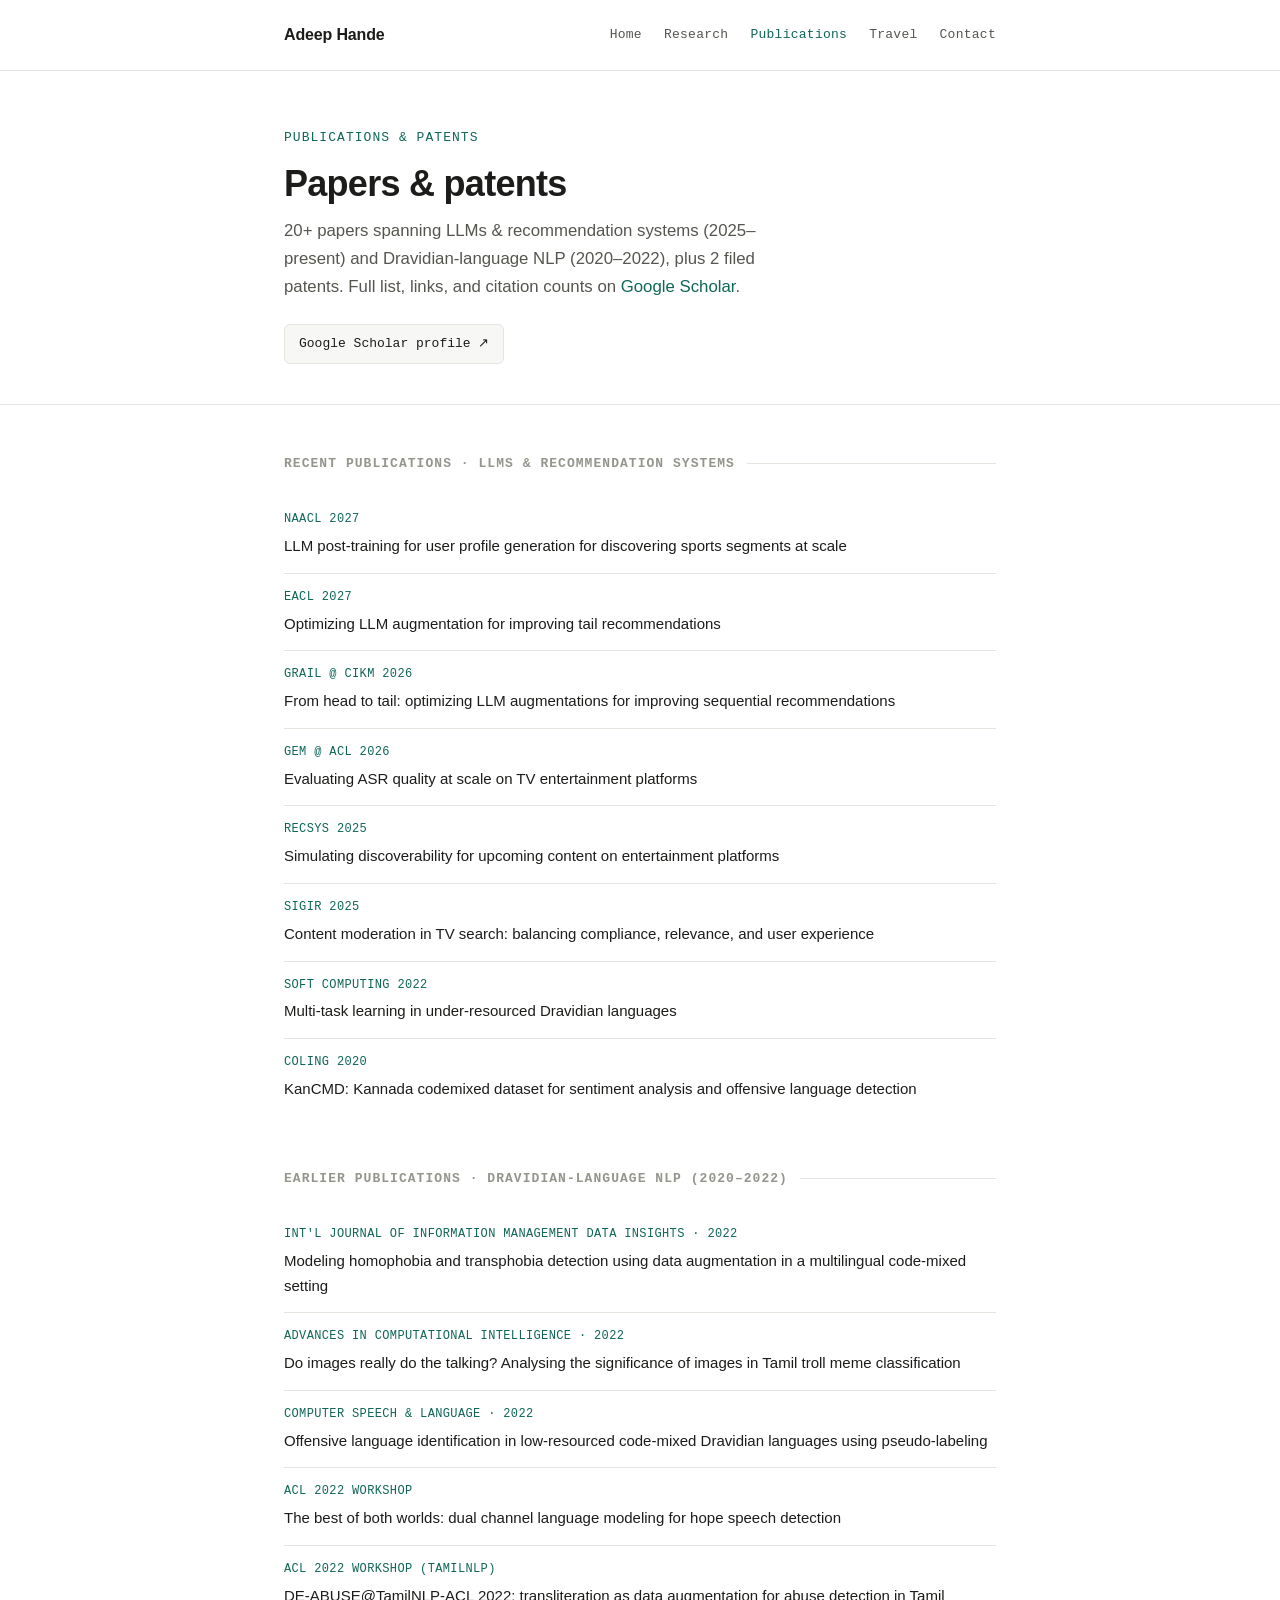
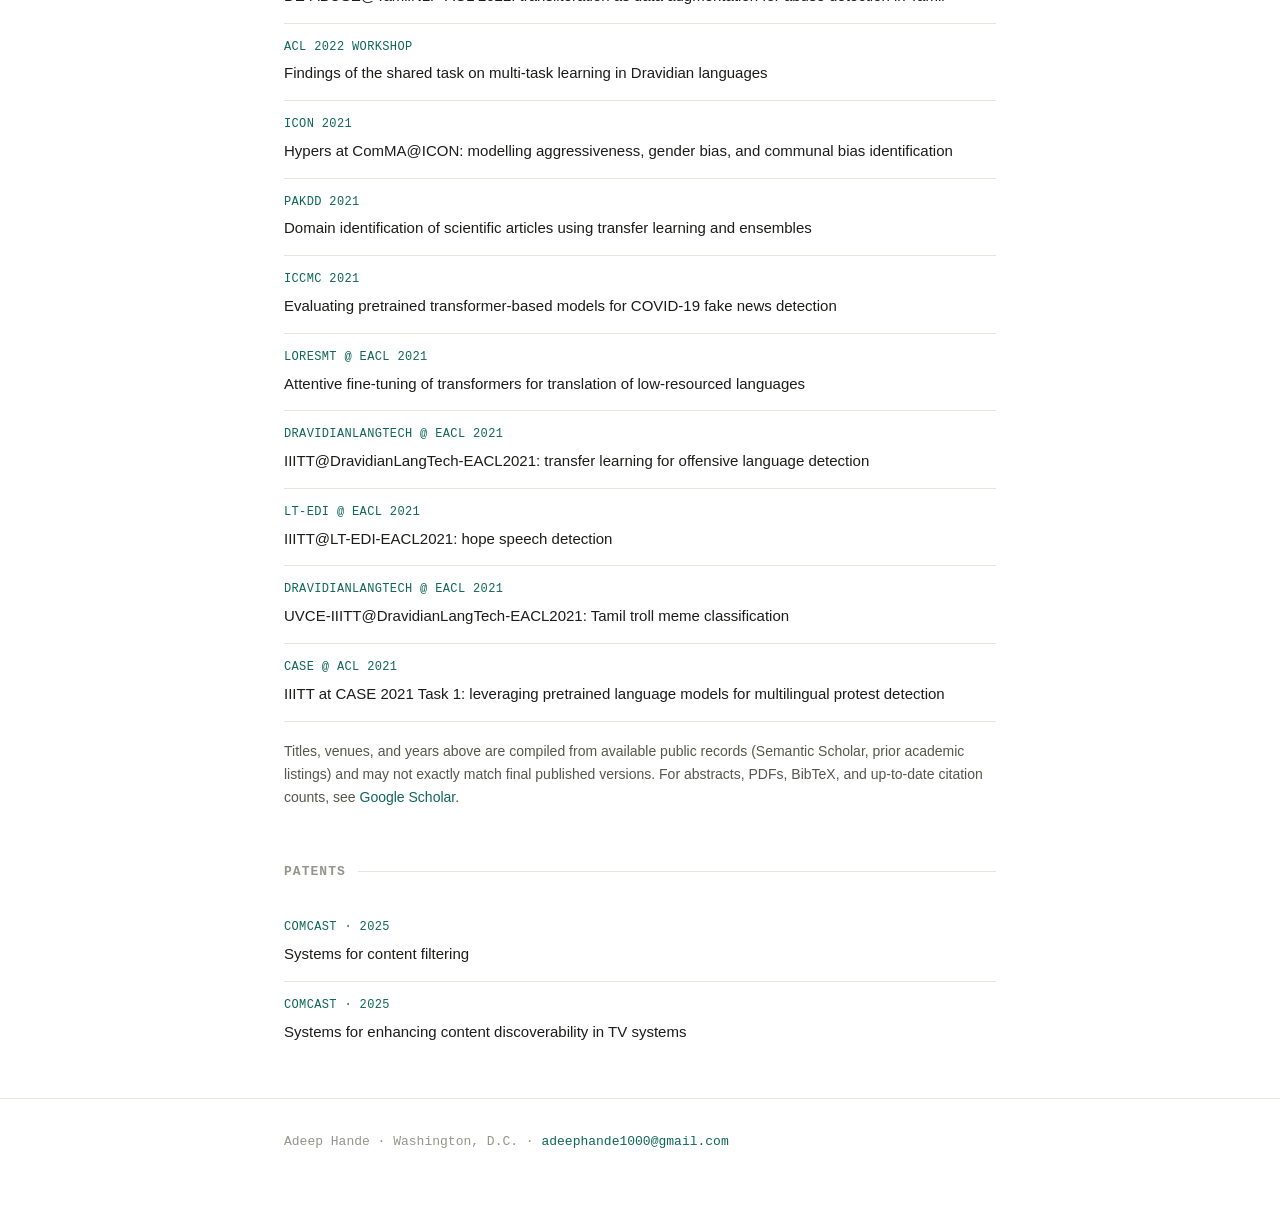
==== publications.html @ 93060b18 "update stuff" ====
<!doctype html>
<html lang="en">
<head>
<meta charset="UTF-8" />
<meta name="viewport" content="width=device-width, initial-scale=1.0" />
<title>Publications &amp; Patents — Adeep Hande</title>
<meta name="description" content="Publications and patents by Adeep Hande, spanning LLMs, recommendation systems, and NLP." />
<link rel="stylesheet" href="style.css" />
</head>
<body>

<nav class="site-nav">
  <div class="wrap">
    <a class="brand" href="index.html">Adeep Hande</a>
    <div class="nav-links">
      <a href="index.html">Home</a>
      <a href="research.html">Research</a>
      <a href="publications.html" class="active">Publications</a>
      <a href="travel.html">Travel</a>
      <a href="contact.html">Contact</a>
    </div>
  </div>
</nav>

<header class="page-head">
  <div class="wrap">
    <div class="eyebrow">Publications &amp; Patents</div>
    <h1>Papers &amp; patents</h1>
    <p class="tagline">
      20+ papers spanning LLMs &amp; recommendation systems (2025&ndash;present) and Dravidian-language NLP
      (2020&ndash;2022), plus 2 filed patents. Full list, links, and citation counts on
      <a href="https://scholar.google.com/citations?user=XvfdrGsAAAAJ&hl=en" target="_blank" rel="noopener">Google Scholar</a>.
    </p>
    <div class="links">
      <a href="https://scholar.google.com/citations?user=XvfdrGsAAAAJ&hl=en" target="_blank" rel="noopener">Google Scholar profile ↗</a>
    </div>
  </div>
</header>

<main>
  <div class="wrap">

    <section id="publications">
      <h2>Recent Publications &middot; LLMs &amp; Recommendation Systems</h2>

      <div class="pub">
        <div class="pub-venue">NAACL 2027</div>
        <div class="pub-title">LLM post-training for user profile generation for discovering sports segments at scale</div>
      </div>
      <div class="pub">
        <div class="pub-venue">EACL 2027</div>
        <div class="pub-title">Optimizing LLM augmentation for improving tail recommendations</div>
      </div>
      <div class="pub">
        <div class="pub-venue">GRAIL @ CIKM 2026</div>
        <div class="pub-title">From head to tail: optimizing LLM augmentations for improving sequential recommendations</div>
      </div>
      <div class="pub">
        <div class="pub-venue">GEM @ ACL 2026</div>
        <div class="pub-title">Evaluating ASR quality at scale on TV entertainment platforms</div>
      </div>
      <div class="pub">
        <div class="pub-venue">RecSys 2025</div>
        <div class="pub-title">Simulating discoverability for upcoming content on entertainment platforms</div>
      </div>
      <div class="pub">
        <div class="pub-venue">SIGIR 2025</div>
        <div class="pub-title">Content moderation in TV search: balancing compliance, relevance, and user experience</div>
      </div>
      <div class="pub">
        <div class="pub-venue">Soft Computing 2022</div>
        <div class="pub-title">Multi-task learning in under-resourced Dravidian languages</div>
      </div>
      <div class="pub">
        <div class="pub-venue">COLING 2020</div>
        <div class="pub-title">KanCMD: Kannada codemixed dataset for sentiment analysis and offensive language detection</div>
      </div>
    </section>

    <section id="earlier-publications">
      <h2>Earlier Publications &middot; Dravidian-Language NLP (2020&ndash;2022)</h2>

      <div class="pub">
        <div class="pub-venue">Int'l Journal of Information Management Data Insights &middot; 2022</div>
        <div class="pub-title">Modeling homophobia and transphobia detection using data augmentation in a multilingual code-mixed setting</div>
      </div>
      <div class="pub">
        <div class="pub-venue">Advances in Computational Intelligence &middot; 2022</div>
        <div class="pub-title">Do images really do the talking? Analysing the significance of images in Tamil troll meme classification</div>
      </div>
      <div class="pub">
        <div class="pub-venue">Computer Speech &amp; Language &middot; 2022</div>
        <div class="pub-title">Offensive language identification in low-resourced code-mixed Dravidian languages using pseudo-labeling</div>
      </div>
      <div class="pub">
        <div class="pub-venue">ACL 2022 Workshop</div>
        <div class="pub-title">The best of both worlds: dual channel language modeling for hope speech detection</div>
      </div>
      <div class="pub">
        <div class="pub-venue">ACL 2022 Workshop (TamilNLP)</div>
        <div class="pub-title">DE-ABUSE@TamilNLP-ACL 2022: transliteration as data augmentation for abuse detection in Tamil</div>
      </div>
      <div class="pub">
        <div class="pub-venue">ACL 2022 Workshop</div>
        <div class="pub-title">Findings of the shared task on multi-task learning in Dravidian languages</div>
      </div>
      <div class="pub">
        <div class="pub-venue">ICON 2021</div>
        <div class="pub-title">Hypers at ComMA@ICON: modelling aggressiveness, gender bias, and communal bias identification</div>
      </div>
      <div class="pub">
        <div class="pub-venue">PAKDD 2021</div>
        <div class="pub-title">Domain identification of scientific articles using transfer learning and ensembles</div>
      </div>
      <div class="pub">
        <div class="pub-venue">ICCMC 2021</div>
        <div class="pub-title">Evaluating pretrained transformer-based models for COVID-19 fake news detection</div>
      </div>
      <div class="pub">
        <div class="pub-venue">LoResMT @ EACL 2021</div>
        <div class="pub-title">Attentive fine-tuning of transformers for translation of low-resourced languages</div>
      </div>
      <div class="pub">
        <div class="pub-venue">DravidianLangTech @ EACL 2021</div>
        <div class="pub-title">IIITT@DravidianLangTech-EACL2021: transfer learning for offensive language detection</div>
      </div>
      <div class="pub">
        <div class="pub-venue">LT-EDI @ EACL 2021</div>
        <div class="pub-title">IIITT@LT-EDI-EACL2021: hope speech detection</div>
      </div>
      <div class="pub">
        <div class="pub-venue">DravidianLangTech @ EACL 2021</div>
        <div class="pub-title">UVCE-IIITT@DravidianLangTech-EACL2021: Tamil troll meme classification</div>
      </div>
      <div class="pub">
        <div class="pub-venue">CASE @ ACL 2021</div>
        <div class="pub-title">IIITT at CASE 2021 Task 1: leveraging pretrained language models for multilingual protest detection</div>
      </div>

      <p style="margin-top:18px; font-size:14px;">
        Titles, venues, and years above are compiled from available public records (Semantic Scholar, prior
        academic listings) and may not exactly match final published versions. For abstracts, PDFs, BibTeX,
        and up-to-date citation counts, see
        <a href="https://scholar.google.com/citations?user=XvfdrGsAAAAJ&hl=en" target="_blank" rel="noopener">Google Scholar</a>.
      </p>
    </section>

    <section id="patents">
      <h2>Patents</h2>
      <div class="pub">
        <div class="pub-venue">Comcast &middot; 2025</div>
        <div class="pub-title">Systems for content filtering</div>
      </div>
      <div class="pub">
        <div class="pub-venue">Comcast &middot; 2025</div>
        <div class="pub-title">Systems for enhancing content discoverability in TV systems</div>
      </div>
    </section>

  </div>
</main>

<footer>
  <div class="wrap">
    Adeep Hande &middot; Washington, D.C. &middot; <a href="mailto:adeephande1000@gmail.com">adeephande1000@gmail.com</a>
  </div>
</footer>

</body>
</html>
---- style.css ----
:root{
  --bg: #ffffff;
  --bg-soft: #f7f7f5;
  --border: #e6e4df;
  --text: #1c1c1a;
  --text-dim: #55564f;
  --text-faint: #94958c;
  --accent: #0f6659;
  --accent-soft: #e3f0ec;
  --mono: 'SF Mono', 'JetBrains Mono', 'Fira Code', Consolas, monospace;
  --sans: -apple-system, BlinkMacSystemFont, 'Inter', 'Segoe UI', Roboto, Helvetica, Arial, sans-serif;
  --maxw: 760px;
}
*{box-sizing:border-box;}
html{scroll-behavior:smooth;}
body{
  margin:0;
  background:var(--bg);
  color:var(--text);
  font-family:var(--sans);
  font-size:16px;
  line-height:1.65;
  -webkit-font-smoothing:antialiased;
}
a{color:var(--accent); text-decoration:none;}
a:hover{text-decoration:underline;}
.wrap{max-width:var(--maxw); margin:0 auto; padding:0 24px;}

/* ---- nav ---- */
nav.site-nav{
  border-bottom:1px solid var(--border);
  padding:22px 0;
}
nav.site-nav .wrap{
  display:flex;
  justify-content:space-between;
  align-items:center;
  flex-wrap:wrap;
  gap:14px;
}
.brand{
  font-weight:700;
  font-size:1rem;
  color:var(--text);
  letter-spacing:-0.01em;
}
.brand:hover{ text-decoration:none; }
.nav-links{
  display:flex;
  gap:22px;
  flex-wrap:wrap;
}
.nav-links a{
  font-family:var(--mono);
  font-size:13px;
  color:var(--text-dim);
  letter-spacing:.02em;
}
.nav-links a:hover{ color:var(--accent); text-decoration:none; }
.nav-links a.active{ color:var(--accent); }

/* ---- page header ---- */
header.page-head{
  padding: 56px 0 40px;
  border-bottom:1px solid var(--border);
}
.eyebrow{
  font-family:var(--mono);
  font-size:13px;
  color:var(--accent);
  letter-spacing:.08em;
  text-transform:uppercase;
  margin-bottom:14px;
}
h1{
  font-size:2.25rem;
  line-height:1.18;
  margin:0 0 12px;
  font-weight:700;
  letter-spacing:-0.02em;
}
.tagline{
  color:var(--text-dim);
  font-size:1.05rem;
  max-width:56ch;
  margin:0;
}
.links{
  display:flex;
  flex-wrap:wrap;
  gap:10px;
  margin-top:24px;
}
.links a{
  font-family:var(--mono);
  font-size:13px;
  color:var(--text);
  border:1px solid var(--border);
  background:var(--bg-soft);
  padding:8px 14px;
  border-radius:6px;
  transition:border-color .15s ease, color .15s ease, background .15s ease;
}
.links a:hover{
  border-color:var(--accent);
  color:var(--accent);
  background:var(--accent-soft);
  text-decoration:none;
}

main{padding: 48px 0 40px;}
section{margin-bottom:52px;}
section:last-child{margin-bottom:0;}

h2{
  font-family:var(--mono);
  font-size:13px;
  letter-spacing:.08em;
  text-transform:uppercase;
  color:var(--text-faint);
  margin:0 0 22px;
  display:flex;
  align-items:center;
  gap:12px;
}
h2::after{
  content:"";
  flex:1;
  height:1px;
  background:var(--border);
}

p{color:var(--text-dim); margin:0 0 14px;}

.entry{
  margin-bottom:26px;
  padding-bottom:26px;
  border-bottom:1px solid var(--border);
}
.entry:last-child{border-bottom:none; margin-bottom:0; padding-bottom:0;}
.entry-head{
  display:flex;
  justify-content:space-between;
  align-items:baseline;
  gap:16px;
  flex-wrap:wrap;
  margin-bottom:4px;
}
.entry-title{
  font-weight:600;
  color:var(--text);
  font-size:1.02rem;
}
.entry-meta{
  font-family:var(--mono);
  font-size:12.5px;
  color:var(--text-faint);
  white-space:nowrap;
}
.entry-sub{
  color:var(--text-faint);
  font-size:14px;
  margin-bottom:10px;
}
ul.bullets{
  margin:8px 0 0;
  padding-left:18px;
}
ul.bullets li{
  color:var(--text-dim);
  margin-bottom:8px;
  font-size:14.5px;
}
ul.bullets li::marker{ color: var(--accent); }

.pub{
  padding:14px 0;
  border-bottom:1px solid var(--border);
}
.pub:last-child{border-bottom:none;}
.pub-venue{
  font-family:var(--mono);
  font-size:12px;
  color:var(--accent);
  letter-spacing:.03em;
  text-transform:uppercase;
  margin-bottom:4px;
}
.pub-title{
  color:var(--text);
  font-size:15px;
}
.pub-title a{ color: var(--text); border-bottom: 1px dotted var(--text-faint); }
.pub-title a:hover{ color: var(--accent); border-color: var(--accent); text-decoration:none; }

.tags{
  display:flex;
  flex-wrap:wrap;
  gap:8px;
}
.tags .group{
  margin-bottom:16px;
  width:100%;
}
.tags .group-label{
  font-family:var(--mono);
  font-size:12px;
  color:var(--text-faint);
  margin-bottom:8px;
}
.chip{
  display:inline-block;
  font-size:13px;
  color:var(--text-dim);
  background:var(--bg-soft);
  border:1px solid var(--border);
  padding:5px 11px;
  border-radius:999px;
  margin:0 6px 6px 0;
}

.edu-row{
  display:flex;
  justify-content:space-between;
  gap:16px;
  flex-wrap:wrap;
  padding:12px 0;
  border-bottom:1px solid var(--border);
}
.edu-row:last-child{border-bottom:none;}
.edu-school{color:var(--text); font-weight:600; font-size:15px;}
.edu-degree{color:var(--text-dim); font-size:14px;}
.edu-date{font-family:var(--mono); font-size:12.5px; color:var(--text-faint); white-space:nowrap;}

/* ---- landing page specific ---- */
.hero{
  padding: 80px 0 56px;
  border-bottom:1px solid var(--border);
}
.hero h1{ font-size:2.5rem; }
.card-grid{
  display:grid;
  grid-template-columns: repeat(2, 1fr);
  gap:16px;
}
.card{
  border:1px solid var(--border);
  border-radius:10px;
  padding:22px;
  transition:border-color .15s ease, transform .15s ease;
  display:block;
}
.card:hover{
  border-color:var(--accent);
  text-decoration:none;
  transform:translateY(-2px);
}
.card-title{
  font-weight:600;
  color:var(--text);
  font-size:1.02rem;
  margin-bottom:6px;
}
.card-desc{
  color:var(--text-faint);
  font-size:13.5px;
  line-height:1.5;
}

/* ---- travel page specific ---- */
.place-chips{
  display:flex;
  flex-wrap:wrap;
  gap:10px;
  margin-top:8px;
}
.place-chip{
  font-size:14px;
  color:var(--text);
  background:var(--bg-soft);
  border:1px solid var(--border);
  padding:8px 16px;
  border-radius:999px;
}

/* ---- contact page specific ---- */
.contact-grid{
  display:flex;
  flex-direction:column;
  gap:0;
}
.contact-row{
  display:flex;
  justify-content:space-between;
  align-items:center;
  padding:16px 0;
  border-bottom:1px solid var(--border);
}
.contact-row:last-child{ border-bottom:none; }
.contact-label{
  font-family:var(--mono);
  font-size:13px;
  color:var(--text-faint);
  text-transform:uppercase;
  letter-spacing:.05em;
}
.contact-value{
  font-size:15px;
  color:var(--text);
}

footer{
  border-top:1px solid var(--border);
  padding:32px 0 64px;
  color:var(--text-faint);
  font-size:13px;
  font-family:var(--mono);
}

@media (max-width: 600px){
  header.page-head, .hero{padding:40px 0 32px;}
  h1{font-size:1.85rem;}
  .hero h1{ font-size:2rem; }
  .entry-head{flex-direction:column; gap:2px;}
  .card-grid{ grid-template-columns: 1fr; }
  .contact-row{ flex-direction:column; align-items:flex-start; gap:4px; }
}
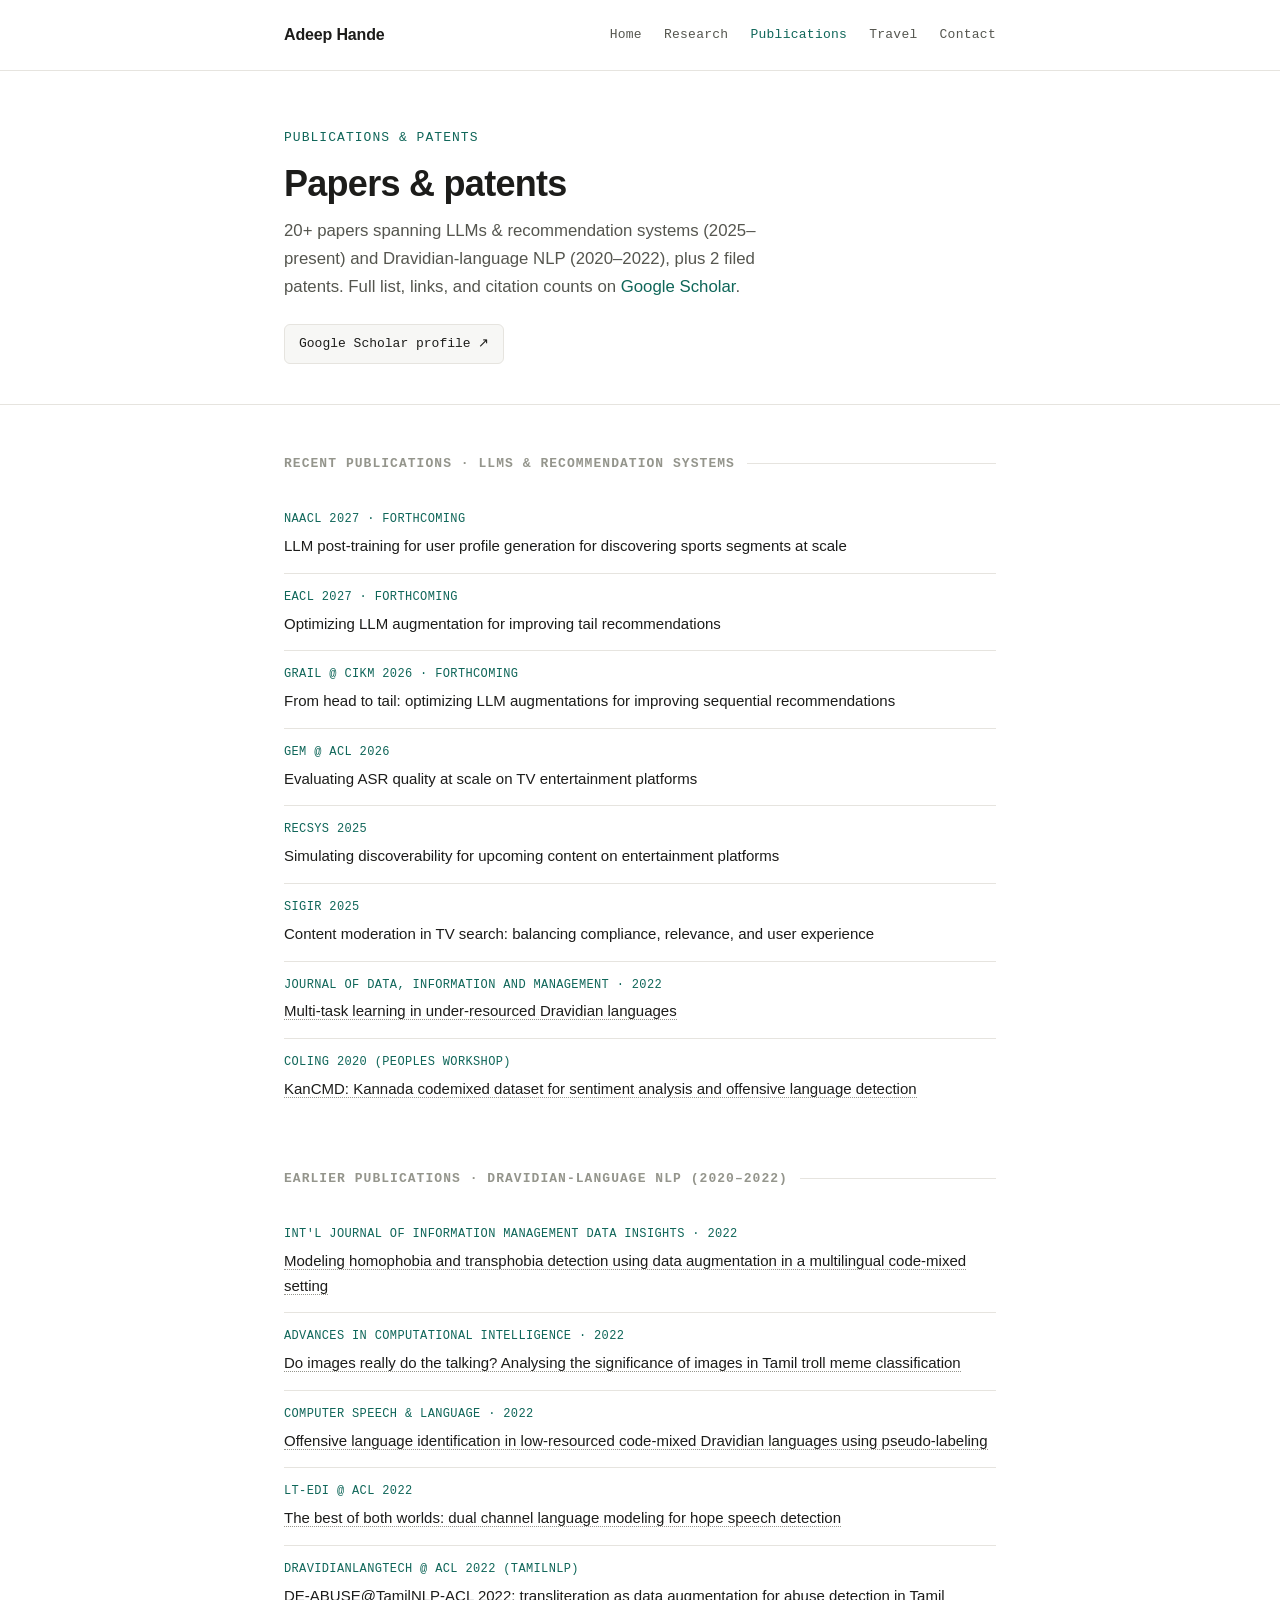
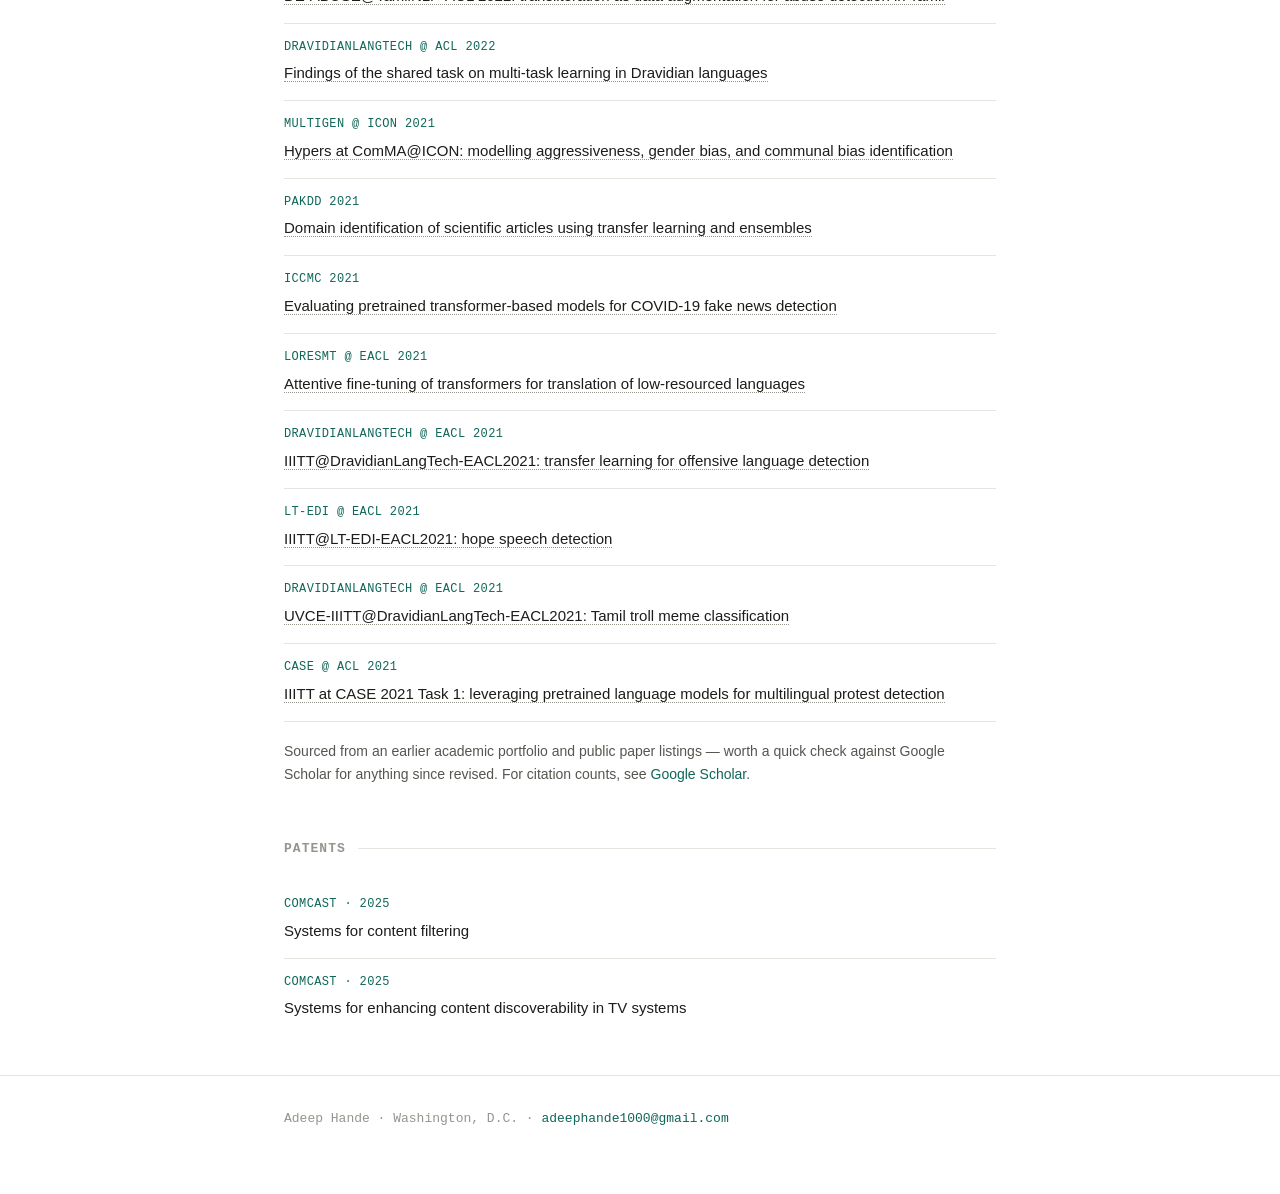
==== commit 717e83fc: "update papers" ====
--- a/publications.html
+++ b/publications.html
@@ -44,15 +44,15 @@
       <h2>Recent Publications &middot; LLMs &amp; Recommendation Systems</h2>
 
       <div class="pub">
-        <div class="pub-venue">NAACL 2027</div>
+        <div class="pub-venue">NAACL 2027 &middot; forthcoming</div>
         <div class="pub-title">LLM post-training for user profile generation for discovering sports segments at scale</div>
       </div>
       <div class="pub">
-        <div class="pub-venue">EACL 2027</div>
+        <div class="pub-venue">EACL 2027 &middot; forthcoming</div>
         <div class="pub-title">Optimizing LLM augmentation for improving tail recommendations</div>
       </div>
       <div class="pub">
-        <div class="pub-venue">GRAIL @ CIKM 2026</div>
+        <div class="pub-venue">GRAIL @ CIKM 2026 &middot; forthcoming</div>
         <div class="pub-title">From head to tail: optimizing LLM augmentations for improving sequential recommendations</div>
       </div>
       <div class="pub">
@@ -68,12 +68,12 @@
         <div class="pub-title">Content moderation in TV search: balancing compliance, relevance, and user experience</div>
       </div>
       <div class="pub">
-        <div class="pub-venue">Soft Computing 2022</div>
-        <div class="pub-title">Multi-task learning in under-resourced Dravidian languages</div>
+        <div class="pub-venue">Journal of Data, Information and Management &middot; 2022</div>
+        <div class="pub-title"><a href="https://doi.org/10.1007/s42488-022-00070-w" target="_blank" rel="noopener">Multi-task learning in under-resourced Dravidian languages</a></div>
       </div>
       <div class="pub">
-        <div class="pub-venue">COLING 2020</div>
-        <div class="pub-title">KanCMD: Kannada codemixed dataset for sentiment analysis and offensive language detection</div>
+        <div class="pub-venue">COLING 2020 (PEOPLES Workshop)</div>
+        <div class="pub-title"><a href="https://aclanthology.org/2020.peoples-1.6/" target="_blank" rel="noopener">KanCMD: Kannada codemixed dataset for sentiment analysis and offensive language detection</a></div>
       </div>
     </section>
 
@@ -82,65 +82,64 @@
 
       <div class="pub">
         <div class="pub-venue">Int'l Journal of Information Management Data Insights &middot; 2022</div>
-        <div class="pub-title">Modeling homophobia and transphobia detection using data augmentation in a multilingual code-mixed setting</div>
+        <div class="pub-title"><a href="https://adeeph.github.io/pdf/JJEMEI.pdf" target="_blank" rel="noopener">Modeling homophobia and transphobia detection using data augmentation in a multilingual code-mixed setting</a></div>
       </div>
       <div class="pub">
         <div class="pub-venue">Advances in Computational Intelligence &middot; 2022</div>
-        <div class="pub-title">Do images really do the talking? Analysing the significance of images in Tamil troll meme classification</div>
+        <div class="pub-title"><a href="https://adeeph.github.io/pdf/meme_ACI%20(1).pdf" target="_blank" rel="noopener">Do images really do the talking? Analysing the significance of images in Tamil troll meme classification</a></div>
       </div>
       <div class="pub">
         <div class="pub-venue">Computer Speech &amp; Language &middot; 2022</div>
-        <div class="pub-title">Offensive language identification in low-resourced code-mixed Dravidian languages using pseudo-labeling</div>
+        <div class="pub-title"><a href="https://adeeph.github.io/pdf/offensive_extension.pdf" target="_blank" rel="noopener">Offensive language identification in low-resourced code-mixed Dravidian languages using pseudo-labeling</a></div>
       </div>
       <div class="pub">
-        <div class="pub-venue">ACL 2022 Workshop</div>
-        <div class="pub-title">The best of both worlds: dual channel language modeling for hope speech detection</div>
+        <div class="pub-venue">LT-EDI @ ACL 2022</div>
+        <div class="pub-title"><a href="https://adeeph.github.io/pdf/2022.dravidianlangtech-1.5.pdf" target="_blank" rel="noopener">The best of both worlds: dual channel language modeling for hope speech detection</a></div>
       </div>
       <div class="pub">
-        <div class="pub-venue">ACL 2022 Workshop (TamilNLP)</div>
-        <div class="pub-title">DE-ABUSE@TamilNLP-ACL 2022: transliteration as data augmentation for abuse detection in Tamil</div>
+        <div class="pub-venue">DravidianLangTech @ ACL 2022 (TamilNLP)</div>
+        <div class="pub-title"><a href="https://adeeph.github.io/pdf/2022.ltedi-1.14.pdf" target="_blank" rel="noopener">DE-ABUSE@TamilNLP-ACL 2022: transliteration as data augmentation for abuse detection in Tamil</a></div>
       </div>
       <div class="pub">
-        <div class="pub-venue">ACL 2022 Workshop</div>
-        <div class="pub-title">Findings of the shared task on multi-task learning in Dravidian languages</div>
+        <div class="pub-venue">DravidianLangTech @ ACL 2022</div>
+        <div class="pub-title"><a href="https://adeeph.github.io/pdf/2022.dravidianlangtech-1.43.pdf" target="_blank" rel="noopener">Findings of the shared task on multi-task learning in Dravidian languages</a></div>
       </div>
       <div class="pub">
-        <div class="pub-venue">ICON 2021</div>
-        <div class="pub-title">Hypers at ComMA@ICON: modelling aggressiveness, gender bias, and communal bias identification</div>
+        <div class="pub-venue">Multigen @ ICON 2021</div>
+        <div class="pub-title"><a href="https://adeeph.github.io/pdf/2112.15417v2.pdf" target="_blank" rel="noopener">Hypers at ComMA@ICON: modelling aggressiveness, gender bias, and communal bias identification</a></div>
       </div>
       <div class="pub">
         <div class="pub-venue">PAKDD 2021</div>
-        <div class="pub-title">Domain identification of scientific articles using transfer learning and ensembles</div>
+        <div class="pub-title"><a href="https://link.springer.com/chapter/10.1007/978-3-030-75015-2_9" target="_blank" rel="noopener">Domain identification of scientific articles using transfer learning and ensembles</a></div>
       </div>
       <div class="pub">
         <div class="pub-venue">ICCMC 2021</div>
-        <div class="pub-title">Evaluating pretrained transformer-based models for COVID-19 fake news detection</div>
+        <div class="pub-title"><a href="https://ieeexplore.ieee.org/document/9418446" target="_blank" rel="noopener">Evaluating pretrained transformer-based models for COVID-19 fake news detection</a></div>
       </div>
       <div class="pub">
         <div class="pub-venue">LoResMT @ EACL 2021</div>
-        <div class="pub-title">Attentive fine-tuning of transformers for translation of low-resourced languages</div>
+        <div class="pub-title"><a href="https://arxiv.org/abs/2108.08556" target="_blank" rel="noopener">Attentive fine-tuning of transformers for translation of low-resourced languages</a></div>
       </div>
       <div class="pub">
         <div class="pub-venue">DravidianLangTech @ EACL 2021</div>
-        <div class="pub-title">IIITT@DravidianLangTech-EACL2021: transfer learning for offensive language detection</div>
+        <div class="pub-title"><a href="https://aclanthology.org/2021.dravidianlangtech-1.25/" target="_blank" rel="noopener">IIITT@DravidianLangTech-EACL2021: transfer learning for offensive language detection</a></div>
       </div>
       <div class="pub">
         <div class="pub-venue">LT-EDI @ EACL 2021</div>
-        <div class="pub-title">IIITT@LT-EDI-EACL2021: hope speech detection</div>
+        <div class="pub-title"><a href="https://aclanthology.org/2021.ltedi-1.13/" target="_blank" rel="noopener">IIITT@LT-EDI-EACL2021: hope speech detection</a></div>
       </div>
       <div class="pub">
         <div class="pub-venue">DravidianLangTech @ EACL 2021</div>
-        <div class="pub-title">UVCE-IIITT@DravidianLangTech-EACL2021: Tamil troll meme classification</div>
+        <div class="pub-title"><a href="https://aclanthology.org/2021.dravidianlangtech-1.24/" target="_blank" rel="noopener">UVCE-IIITT@DravidianLangTech-EACL2021: Tamil troll meme classification</a></div>
       </div>
       <div class="pub">
         <div class="pub-venue">CASE @ ACL 2021</div>
-        <div class="pub-title">IIITT at CASE 2021 Task 1: leveraging pretrained language models for multilingual protest detection</div>
+        <div class="pub-title"><a href="https://aclanthology.org/2021.case-1.13" target="_blank" rel="noopener">IIITT at CASE 2021 Task 1: leveraging pretrained language models for multilingual protest detection</a></div>
       </div>
 
       <p style="margin-top:18px; font-size:14px;">
-        Titles, venues, and years above are compiled from available public records (Semantic Scholar, prior
-        academic listings) and may not exactly match final published versions. For abstracts, PDFs, BibTeX,
-        and up-to-date citation counts, see
+        Sourced from an earlier academic portfolio and public paper listings — worth a quick check against
+        Google Scholar for anything since revised. For citation counts, see
         <a href="https://scholar.google.com/citations?user=XvfdrGsAAAAJ&hl=en" target="_blank" rel="noopener">Google Scholar</a>.
       </p>
     </section>
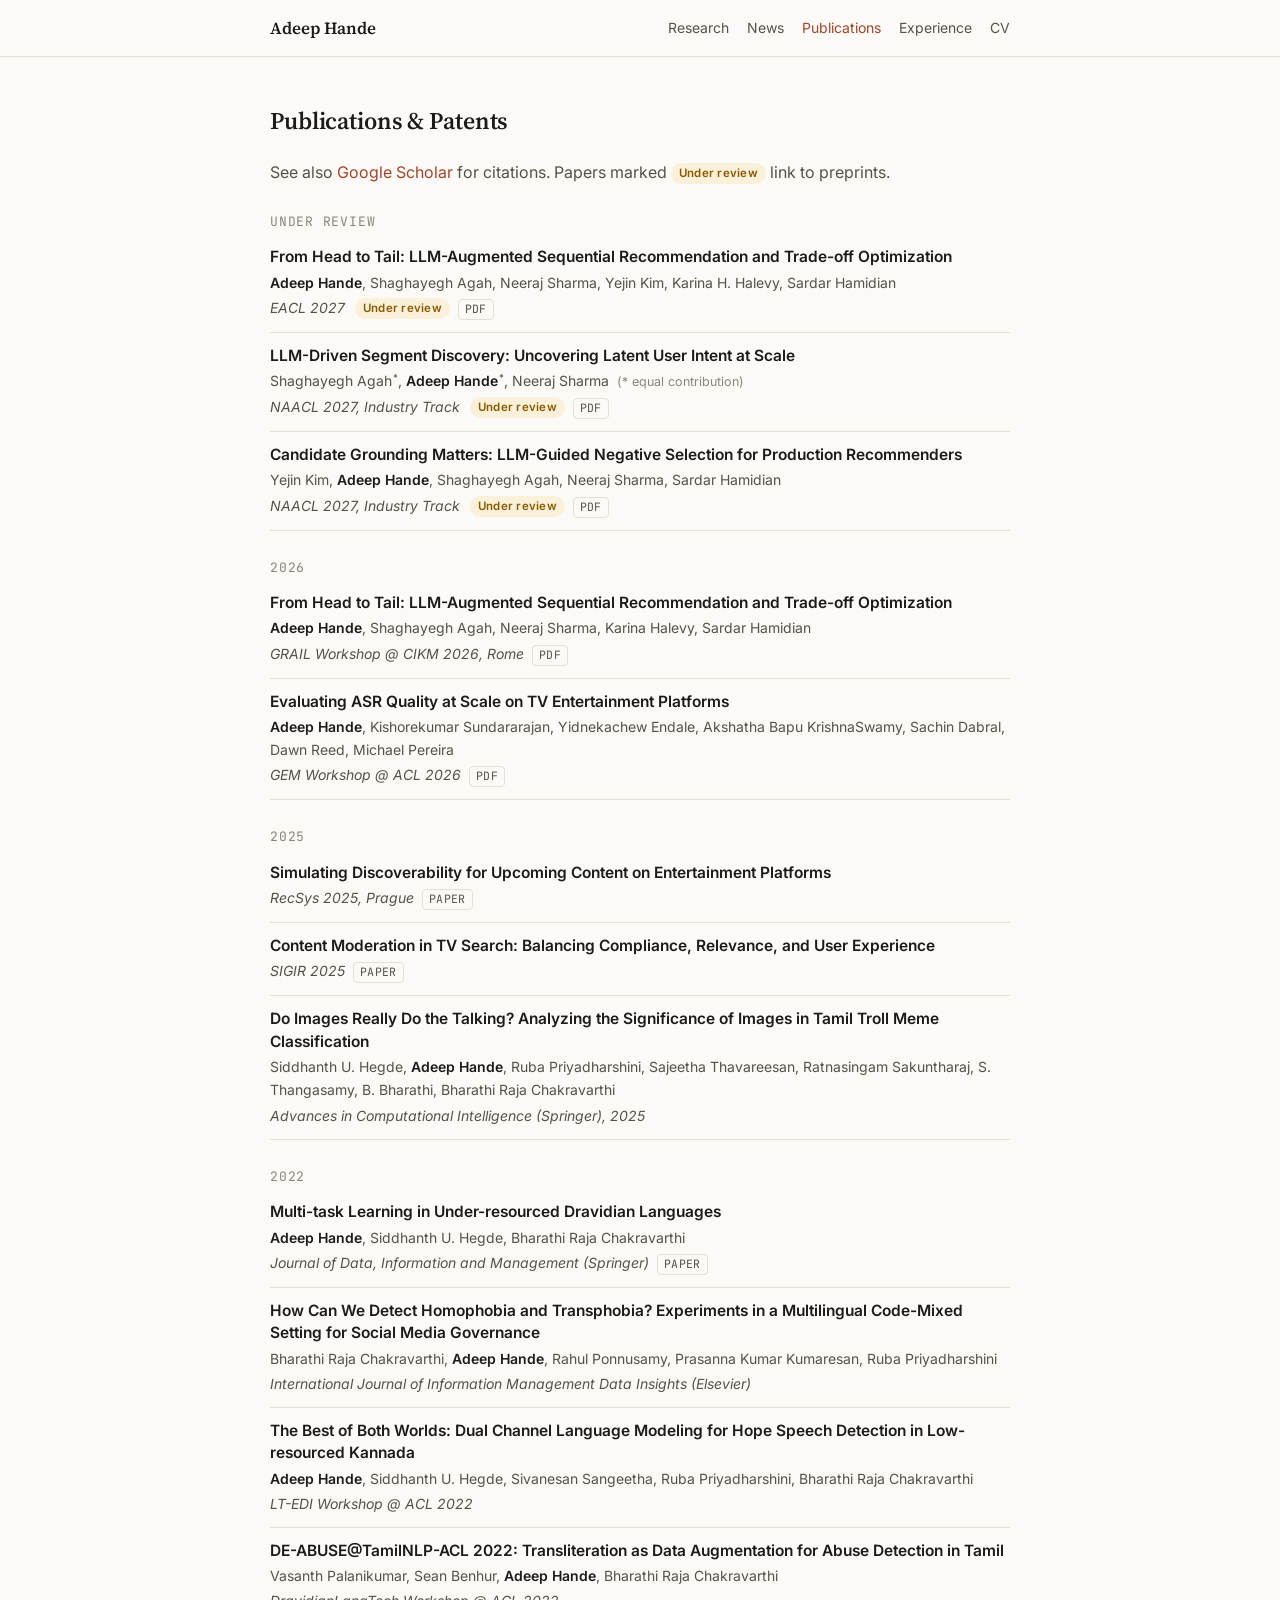
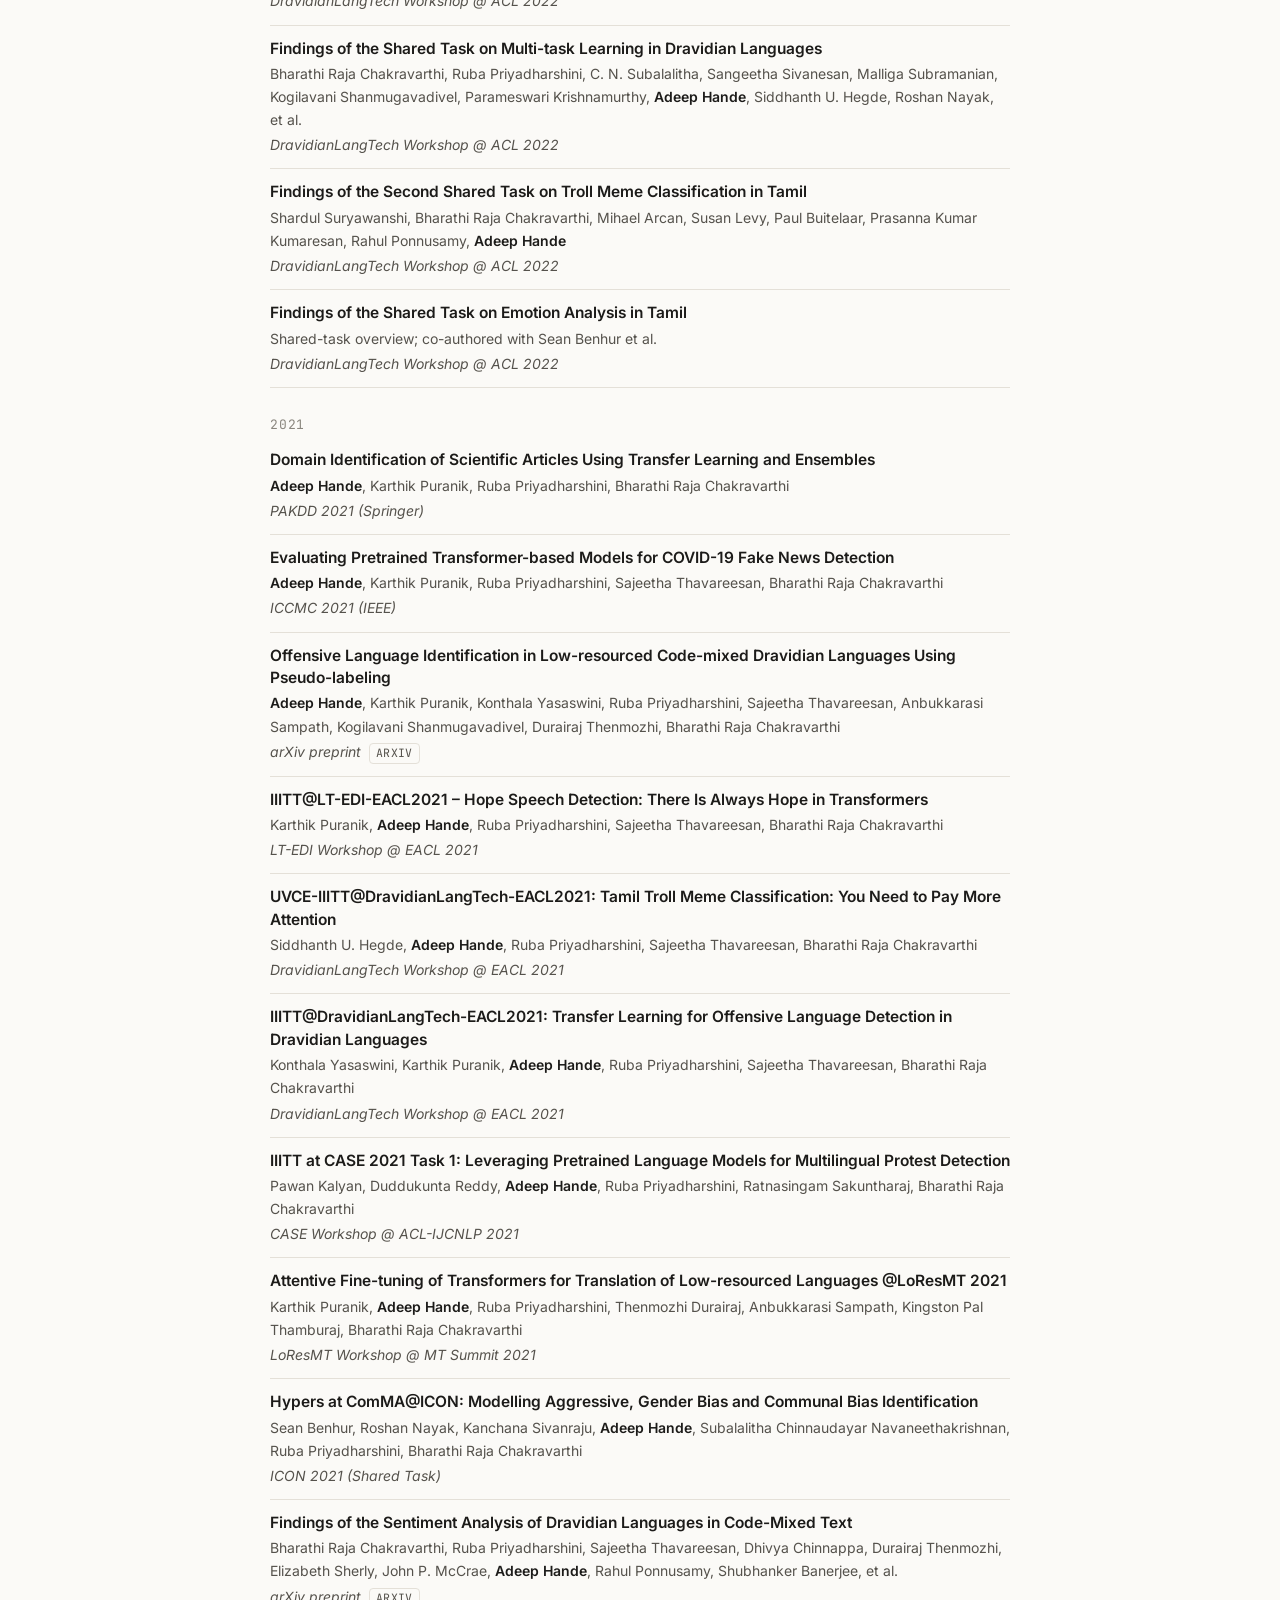
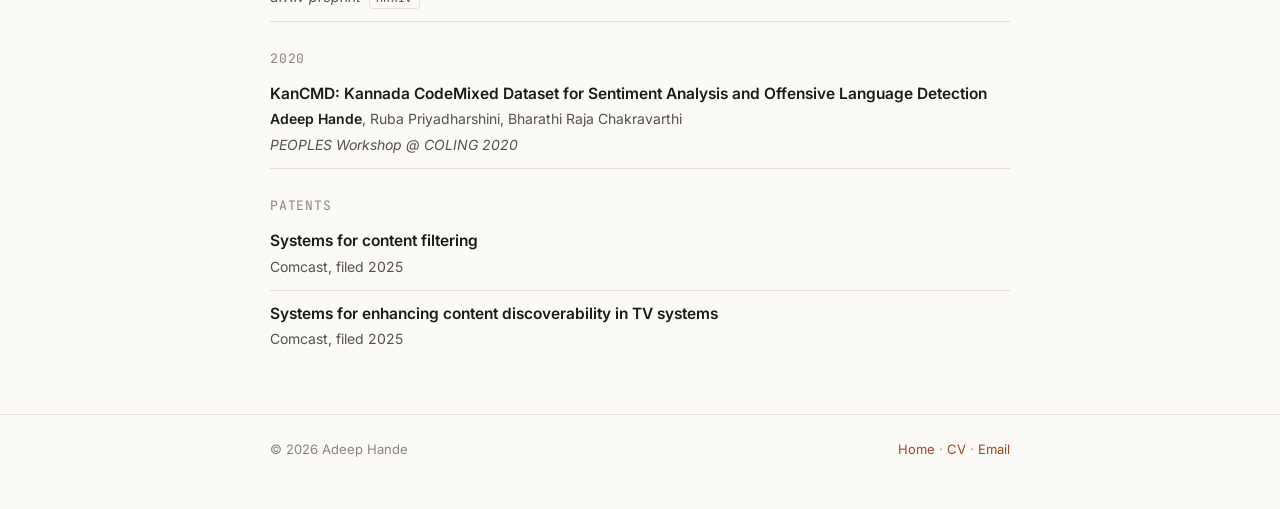
==== commit be9ac2fc: "Redesign site: new homepage, publications page, CV, and preprints - Rebuild homepage with research s" ====
--- a/publications.html
+++ b/publications.html
@@ -3,167 +3,204 @@
 <head>
 <meta charset="UTF-8" />
 <meta name="viewport" content="width=device-width, initial-scale=1.0" />
-<title>Publications &amp; Patents — Adeep Hande</title>
-<meta name="description" content="Publications and patents by Adeep Hande, spanning LLMs, recommendation systems, and NLP." />
-<link rel="stylesheet" href="style.css" />
+<title>Publications — Adeep Hande</title>
+<meta name="description" content="Publications and patents by Adeep Hande." />
+<link rel="icon" href="data:image/svg+xml,%3Csvg xmlns='http://www.w3.org/2000/svg' viewBox='0 0 64 64'%3E%3Ccircle cx='32' cy='32' r='32' fill='%23a3452a'/%3E%3Ctext x='32' y='42' font-family='Georgia,serif' font-size='28' font-weight='700' text-anchor='middle' fill='white'%3EAH%3C/text%3E%3C/svg%3E" />
+<link rel="preconnect" href="https://fonts.googleapis.com" />
+<link rel="preconnect" href="https://fonts.gstatic.com" crossorigin />
+<link href="https://fonts.googleapis.com/css2?family=Inter:wght@400;500;600&family=Source+Serif+4:ital,wght@0,600;1,400&family=JetBrains+Mono&display=swap" rel="stylesheet" />
+<link rel="stylesheet" href="assets/style.css" />
 </head>
 <body>
 
-<nav class="site-nav">
+<header class="topnav">
   <div class="wrap">
-    <a class="brand" href="index.html">Adeep Hande</a>
-    <div class="nav-links">
-      <a href="index.html">Home</a>
-      <a href="research.html">Research</a>
-      <a href="publications.html" class="active">Publications</a>
-      <a href="travel.html">Travel</a>
-      <a href="contact.html">Contact</a>
-    </div>
-  </div>
-</nav>
-
-<header class="page-head">
-  <div class="wrap">
-    <div class="eyebrow">Publications &amp; Patents</div>
-    <h1>Papers &amp; patents</h1>
-    <p class="tagline">
-      20+ papers spanning LLMs &amp; recommendation systems (2025&ndash;present) and Dravidian-language NLP
-      (2020&ndash;2022), plus 2 filed patents. Full list, links, and citation counts on
-      <a href="https://scholar.google.com/citations?user=XvfdrGsAAAAJ&hl=en" target="_blank" rel="noopener">Google Scholar</a>.
-    </p>
-    <div class="links">
-      <a href="https://scholar.google.com/citations?user=XvfdrGsAAAAJ&hl=en" target="_blank" rel="noopener">Google Scholar profile ↗</a>
-    </div>
+    <a class="brand" href="./">Adeep Hande</a>
+    <nav>
+      <a href="./#research">Research</a>
+      <a href="./#news">News</a>
+      <a class="active" href="publications.html">Publications</a>
+      <a href="./#experience">Experience</a>
+      <a href="cv.pdf" target="_blank" rel="noopener">CV</a>
+    </nav>
   </div>
 </header>
 
-<main>
-  <div class="wrap">
-
-    <section id="publications">
-      <h2>Recent Publications &middot; LLMs &amp; Recommendation Systems</h2>
-
-      <div class="pub">
-        <div class="pub-venue">NAACL 2027 &middot; forthcoming</div>
-        <div class="pub-title">LLM post-training for user profile generation for discovering sports segments at scale</div>
-      </div>
-      <div class="pub">
-        <div class="pub-venue">EACL 2027 &middot; forthcoming</div>
-        <div class="pub-title">Optimizing LLM augmentation for improving tail recommendations</div>
-      </div>
-      <div class="pub">
-        <div class="pub-venue">GRAIL @ CIKM 2026 &middot; forthcoming</div>
-        <div class="pub-title">From head to tail: optimizing LLM augmentations for improving sequential recommendations</div>
-      </div>
-      <div class="pub">
-        <div class="pub-venue">GEM @ ACL 2026</div>
-        <div class="pub-title">Evaluating ASR quality at scale on TV entertainment platforms</div>
-      </div>
-      <div class="pub">
-        <div class="pub-venue">RecSys 2025</div>
-        <div class="pub-title">Simulating discoverability for upcoming content on entertainment platforms</div>
-      </div>
-      <div class="pub">
-        <div class="pub-venue">SIGIR 2025</div>
-        <div class="pub-title">Content moderation in TV search: balancing compliance, relevance, and user experience</div>
-      </div>
-      <div class="pub">
-        <div class="pub-venue">Journal of Data, Information and Management &middot; 2022</div>
-        <div class="pub-title"><a href="https://doi.org/10.1007/s42488-022-00070-w" target="_blank" rel="noopener">Multi-task learning in under-resourced Dravidian languages</a></div>
-      </div>
-      <div class="pub">
-        <div class="pub-venue">COLING 2020 (PEOPLES Workshop)</div>
-        <div class="pub-title"><a href="https://aclanthology.org/2020.peoples-1.6/" target="_blank" rel="noopener">KanCMD: Kannada codemixed dataset for sentiment analysis and offensive language detection</a></div>
-      </div>
-    </section>
-
-    <section id="earlier-publications">
-      <h2>Earlier Publications &middot; Dravidian-Language NLP (2020&ndash;2022)</h2>
-
-      <div class="pub">
-        <div class="pub-venue">Int'l Journal of Information Management Data Insights &middot; 2022</div>
-        <div class="pub-title"><a href="https://adeeph.github.io/pdf/JJEMEI.pdf" target="_blank" rel="noopener">Modeling homophobia and transphobia detection using data augmentation in a multilingual code-mixed setting</a></div>
-      </div>
-      <div class="pub">
-        <div class="pub-venue">Advances in Computational Intelligence &middot; 2022</div>
-        <div class="pub-title"><a href="https://adeeph.github.io/pdf/meme_ACI%20(1).pdf" target="_blank" rel="noopener">Do images really do the talking? Analysing the significance of images in Tamil troll meme classification</a></div>
-      </div>
-      <div class="pub">
-        <div class="pub-venue">Computer Speech &amp; Language &middot; 2022</div>
-        <div class="pub-title"><a href="https://adeeph.github.io/pdf/offensive_extension.pdf" target="_blank" rel="noopener">Offensive language identification in low-resourced code-mixed Dravidian languages using pseudo-labeling</a></div>
-      </div>
-      <div class="pub">
-        <div class="pub-venue">LT-EDI @ ACL 2022</div>
-        <div class="pub-title"><a href="https://adeeph.github.io/pdf/2022.dravidianlangtech-1.5.pdf" target="_blank" rel="noopener">The best of both worlds: dual channel language modeling for hope speech detection</a></div>
-      </div>
-      <div class="pub">
-        <div class="pub-venue">DravidianLangTech @ ACL 2022 (TamilNLP)</div>
-        <div class="pub-title"><a href="https://adeeph.github.io/pdf/2022.ltedi-1.14.pdf" target="_blank" rel="noopener">DE-ABUSE@TamilNLP-ACL 2022: transliteration as data augmentation for abuse detection in Tamil</a></div>
-      </div>
-      <div class="pub">
-        <div class="pub-venue">DravidianLangTech @ ACL 2022</div>
-        <div class="pub-title"><a href="https://adeeph.github.io/pdf/2022.dravidianlangtech-1.43.pdf" target="_blank" rel="noopener">Findings of the shared task on multi-task learning in Dravidian languages</a></div>
-      </div>
-      <div class="pub">
-        <div class="pub-venue">Multigen @ ICON 2021</div>
-        <div class="pub-title"><a href="https://adeeph.github.io/pdf/2112.15417v2.pdf" target="_blank" rel="noopener">Hypers at ComMA@ICON: modelling aggressiveness, gender bias, and communal bias identification</a></div>
-      </div>
-      <div class="pub">
-        <div class="pub-venue">PAKDD 2021</div>
-        <div class="pub-title"><a href="https://link.springer.com/chapter/10.1007/978-3-030-75015-2_9" target="_blank" rel="noopener">Domain identification of scientific articles using transfer learning and ensembles</a></div>
-      </div>
-      <div class="pub">
-        <div class="pub-venue">ICCMC 2021</div>
-        <div class="pub-title"><a href="https://ieeexplore.ieee.org/document/9418446" target="_blank" rel="noopener">Evaluating pretrained transformer-based models for COVID-19 fake news detection</a></div>
-      </div>
-      <div class="pub">
-        <div class="pub-venue">LoResMT @ EACL 2021</div>
-        <div class="pub-title"><a href="https://arxiv.org/abs/2108.08556" target="_blank" rel="noopener">Attentive fine-tuning of transformers for translation of low-resourced languages</a></div>
-      </div>
-      <div class="pub">
-        <div class="pub-venue">DravidianLangTech @ EACL 2021</div>
-        <div class="pub-title"><a href="https://aclanthology.org/2021.dravidianlangtech-1.25/" target="_blank" rel="noopener">IIITT@DravidianLangTech-EACL2021: transfer learning for offensive language detection</a></div>
-      </div>
-      <div class="pub">
-        <div class="pub-venue">LT-EDI @ EACL 2021</div>
-        <div class="pub-title"><a href="https://aclanthology.org/2021.ltedi-1.13/" target="_blank" rel="noopener">IIITT@LT-EDI-EACL2021: hope speech detection</a></div>
-      </div>
-      <div class="pub">
-        <div class="pub-venue">DravidianLangTech @ EACL 2021</div>
-        <div class="pub-title"><a href="https://aclanthology.org/2021.dravidianlangtech-1.24/" target="_blank" rel="noopener">UVCE-IIITT@DravidianLangTech-EACL2021: Tamil troll meme classification</a></div>
-      </div>
-      <div class="pub">
-        <div class="pub-venue">CASE @ ACL 2021</div>
-        <div class="pub-title"><a href="https://aclanthology.org/2021.case-1.13" target="_blank" rel="noopener">IIITT at CASE 2021 Task 1: leveraging pretrained language models for multilingual protest detection</a></div>
-      </div>
-
-      <p style="margin-top:18px; font-size:14px;">
-        Sourced from an earlier academic portfolio and public paper listings — worth a quick check against
-        Google Scholar for anything since revised. For citation counts, see
-        <a href="https://scholar.google.com/citations?user=XvfdrGsAAAAJ&hl=en" target="_blank" rel="noopener">Google Scholar</a>.
-      </p>
-    </section>
-
-    <section id="patents">
-      <h2>Patents</h2>
-      <div class="pub">
-        <div class="pub-venue">Comcast &middot; 2025</div>
-        <div class="pub-title">Systems for content filtering</div>
-      </div>
-      <div class="pub">
-        <div class="pub-venue">Comcast &middot; 2025</div>
-        <div class="pub-title">Systems for enhancing content discoverability in TV systems</div>
-      </div>
-    </section>
-
-  </div>
+<main class="wrap">
+  <section style="padding-top:44px;">
+    <h2>Publications &amp; Patents</h2>
+    <p>
+      See also <a href="https://scholar.google.com/citations?user=XvfdrGsAAAAJ&hl=en" target="_blank" rel="noopener">Google Scholar</a>
+      for citations. Papers marked <span class="badge" style="margin-left:0">Under review</span> link to preprints.
+    </p>
+
+    <div class="year">UNDER REVIEW</div>
+    <div class="pub">
+      <div class="pub-title">From Head to Tail: LLM-Augmented Sequential Recommendation and Trade-off Optimization</div>
+      <div class="pub-authors"><span class="me">Adeep Hande</span>, Shaghayegh Agah, Neeraj Sharma, Yejin Kim, Karina H. Halevy, Sardar Hamidian</div>
+      <div class="pub-meta"><span class="venue">EACL 2027</span> <span class="badge">Under review</span>
+        <span class="pub-links"><a href="papers/hande2027-head-to-tail.pdf" target="_blank" rel="noopener">PDF</a></span></div>
+    </div>
+    <div class="pub">
+      <div class="pub-title">LLM-Driven Segment Discovery: Uncovering Latent User Intent at Scale</div>
+      <div class="pub-authors">Shaghayegh Agah<sup>*</sup>, <span class="me">Adeep Hande</span><sup>*</sup>, Neeraj Sharma <span class="eq">(* equal contribution)</span></div>
+      <div class="pub-meta"><span class="venue">NAACL 2027, Industry Track</span> <span class="badge">Under review</span>
+        <span class="pub-links"><a href="papers/agah2027-segment-discovery.pdf" target="_blank" rel="noopener">PDF</a></span></div>
+    </div>
+    <div class="pub">
+      <div class="pub-title">Candidate Grounding Matters: LLM-Guided Negative Selection for Production Recommenders</div>
+      <div class="pub-authors">Yejin Kim, <span class="me">Adeep Hande</span>, Shaghayegh Agah, Neeraj Sharma, Sardar Hamidian</div>
+      <div class="pub-meta"><span class="venue">NAACL 2027, Industry Track</span> <span class="badge">Under review</span>
+        <span class="pub-links"><a href="papers/kim2027-candidate-grounding.pdf" target="_blank" rel="noopener">PDF</a></span></div>
+    </div>
+
+    <div class="year">2026</div>
+    <div class="pub">
+      <div class="pub-title">From Head to Tail: LLM-Augmented Sequential Recommendation and Trade-off Optimization</div>
+      <div class="pub-authors"><span class="me">Adeep Hande</span>, Shaghayegh Agah, Neeraj Sharma, Karina Halevy, Sardar Hamidian</div>
+      <div class="pub-meta"><span class="venue">GRAIL Workshop @ CIKM 2026, Rome</span>
+        <span class="pub-links"><a href="https://grail2026.github.io/papers/GRAIL2026_Hande.pdf" target="_blank" rel="noopener">PDF</a></span></div>
+    </div>
+    <div class="pub">
+      <div class="pub-title">Evaluating ASR Quality at Scale on TV Entertainment Platforms</div>
+      <div class="pub-authors"><span class="me">Adeep Hande</span>, Kishorekumar Sundararajan, Yidnekachew Endale, Akshatha Bapu KrishnaSwamy, Sachin Dabral, Dawn Reed, Michael Pereira</div>
+      <div class="pub-meta"><span class="venue">GEM Workshop @ ACL 2026</span>
+        <span class="pub-links"><a href="https://aclanthology.org/2026.gem-main.35.pdf" target="_blank" rel="noopener">PDF</a></span></div>
+    </div>
+
+    <div class="year">2025</div>
+    <div class="pub">
+      <div class="pub-title">Simulating Discoverability for Upcoming Content on Entertainment Platforms</div>
+      <div class="pub-meta"><span class="venue">RecSys 2025, Prague</span>
+        <span class="pub-links"><a href="https://dl.acm.org/doi/10.1145/3705328.3748137" target="_blank" rel="noopener">Paper</a></span></div>
+    </div>
+    <div class="pub">
+      <div class="pub-title">Content Moderation in TV Search: Balancing Compliance, Relevance, and User Experience</div>
+      <div class="pub-meta"><span class="venue">SIGIR 2025</span>
+        <span class="pub-links"><a href="https://dl.acm.org/doi/10.1145/3726302.3731962" target="_blank" rel="noopener">Paper</a></span></div>
+    </div>
+    <div class="pub">
+      <div class="pub-title">Do Images Really Do the Talking? Analyzing the Significance of Images in Tamil Troll Meme Classification</div>
+      <div class="pub-authors">Siddhanth U. Hegde, <span class="me">Adeep Hande</span>, Ruba Priyadharshini, Sajeetha Thavareesan, Ratnasingam Sakuntharaj, S. Thangasamy, B. Bharathi, Bharathi Raja Chakravarthi</div>
+      <div class="pub-meta"><span class="venue">Advances in Computational Intelligence (Springer), 2025</span></div>
+    </div>
+
+    <div class="year">2022</div>
+    <div class="pub">
+      <div class="pub-title">Multi-task Learning in Under-resourced Dravidian Languages</div>
+      <div class="pub-authors"><span class="me">Adeep Hande</span>, Siddhanth U. Hegde, Bharathi Raja Chakravarthi</div>
+      <div class="pub-meta"><span class="venue">Journal of Data, Information and Management (Springer)</span>
+        <span class="pub-links"><a href="https://link.springer.com/article/10.1007/s42488-022-00070-w" target="_blank" rel="noopener">Paper</a></span></div>
+    </div>
+    <div class="pub">
+      <div class="pub-title">How Can We Detect Homophobia and Transphobia? Experiments in a Multilingual Code-Mixed Setting for Social Media Governance</div>
+      <div class="pub-authors">Bharathi Raja Chakravarthi, <span class="me">Adeep Hande</span>, Rahul Ponnusamy, Prasanna Kumar Kumaresan, Ruba Priyadharshini</div>
+      <div class="pub-meta"><span class="venue">International Journal of Information Management Data Insights (Elsevier)</span></div>
+    </div>
+    <div class="pub">
+      <div class="pub-title">The Best of Both Worlds: Dual Channel Language Modeling for Hope Speech Detection in Low-resourced Kannada</div>
+      <div class="pub-authors"><span class="me">Adeep Hande</span>, Siddhanth U. Hegde, Sivanesan Sangeetha, Ruba Priyadharshini, Bharathi Raja Chakravarthi</div>
+      <div class="pub-meta"><span class="venue">LT-EDI Workshop @ ACL 2022</span></div>
+    </div>
+    <div class="pub">
+      <div class="pub-title">DE-ABUSE@TamilNLP-ACL 2022: Transliteration as Data Augmentation for Abuse Detection in Tamil</div>
+      <div class="pub-authors">Vasanth Palanikumar, Sean Benhur, <span class="me">Adeep Hande</span>, Bharathi Raja Chakravarthi</div>
+      <div class="pub-meta"><span class="venue">DravidianLangTech Workshop @ ACL 2022</span></div>
+    </div>
+    <div class="pub">
+      <div class="pub-title">Findings of the Shared Task on Multi-task Learning in Dravidian Languages</div>
+      <div class="pub-authors">Bharathi Raja Chakravarthi, Ruba Priyadharshini, C. N. Subalalitha, Sangeetha Sivanesan, Malliga Subramanian, Kogilavani Shanmugavadivel, Parameswari Krishnamurthy, <span class="me">Adeep Hande</span>, Siddhanth U. Hegde, Roshan Nayak, et al.</div>
+      <div class="pub-meta"><span class="venue">DravidianLangTech Workshop @ ACL 2022</span></div>
+    </div>
+    <div class="pub">
+      <div class="pub-title">Findings of the Second Shared Task on Troll Meme Classification in Tamil</div>
+      <div class="pub-authors">Shardul Suryawanshi, Bharathi Raja Chakravarthi, Mihael Arcan, Susan Levy, Paul Buitelaar, Prasanna Kumar Kumaresan, Rahul Ponnusamy, <span class="me">Adeep Hande</span></div>
+      <div class="pub-meta"><span class="venue">DravidianLangTech Workshop @ ACL 2022</span></div>
+    </div>
+    <div class="pub">
+      <div class="pub-title">Findings of the Shared Task on Emotion Analysis in Tamil</div>
+      <div class="pub-authors">Shared-task overview; co-authored with Sean Benhur et al.</div>
+      <div class="pub-meta"><span class="venue">DravidianLangTech Workshop @ ACL 2022</span></div>
+    </div>
+
+    <div class="year">2021</div>
+    <div class="pub">
+      <div class="pub-title">Domain Identification of Scientific Articles Using Transfer Learning and Ensembles</div>
+      <div class="pub-authors"><span class="me">Adeep Hande</span>, Karthik Puranik, Ruba Priyadharshini, Bharathi Raja Chakravarthi</div>
+      <div class="pub-meta"><span class="venue">PAKDD 2021 (Springer)</span></div>
+    </div>
+    <div class="pub">
+      <div class="pub-title">Evaluating Pretrained Transformer-based Models for COVID-19 Fake News Detection</div>
+      <div class="pub-authors"><span class="me">Adeep Hande</span>, Karthik Puranik, Ruba Priyadharshini, Sajeetha Thavareesan, Bharathi Raja Chakravarthi</div>
+      <div class="pub-meta"><span class="venue">ICCMC 2021 (IEEE)</span></div>
+    </div>
+    <div class="pub">
+      <div class="pub-title">Offensive Language Identification in Low-resourced Code-mixed Dravidian Languages Using Pseudo-labeling</div>
+      <div class="pub-authors"><span class="me">Adeep Hande</span>, Karthik Puranik, Konthala Yasaswini, Ruba Priyadharshini, Sajeetha Thavareesan, Anbukkarasi Sampath, Kogilavani Shanmugavadivel, Durairaj Thenmozhi, Bharathi Raja Chakravarthi</div>
+      <div class="pub-meta"><span class="venue">arXiv preprint</span>
+        <span class="pub-links"><a href="https://arxiv.org/abs/2108.12177" target="_blank" rel="noopener">arXiv</a></span></div>
+    </div>
+    <div class="pub">
+      <div class="pub-title">IIITT@LT-EDI-EACL2021 &ndash; Hope Speech Detection: There Is Always Hope in Transformers</div>
+      <div class="pub-authors">Karthik Puranik, <span class="me">Adeep Hande</span>, Ruba Priyadharshini, Sajeetha Thavareesan, Bharathi Raja Chakravarthi</div>
+      <div class="pub-meta"><span class="venue">LT-EDI Workshop @ EACL 2021</span></div>
+    </div>
+    <div class="pub">
+      <div class="pub-title">UVCE-IIITT@DravidianLangTech-EACL2021: Tamil Troll Meme Classification: You Need to Pay More Attention</div>
+      <div class="pub-authors">Siddhanth U. Hegde, <span class="me">Adeep Hande</span>, Ruba Priyadharshini, Sajeetha Thavareesan, Bharathi Raja Chakravarthi</div>
+      <div class="pub-meta"><span class="venue">DravidianLangTech Workshop @ EACL 2021</span></div>
+    </div>
+    <div class="pub">
+      <div class="pub-title">IIITT@DravidianLangTech-EACL2021: Transfer Learning for Offensive Language Detection in Dravidian Languages</div>
+      <div class="pub-authors">Konthala Yasaswini, Karthik Puranik, <span class="me">Adeep Hande</span>, Ruba Priyadharshini, Sajeetha Thavareesan, Bharathi Raja Chakravarthi</div>
+      <div class="pub-meta"><span class="venue">DravidianLangTech Workshop @ EACL 2021</span></div>
+    </div>
+    <div class="pub">
+      <div class="pub-title">IIITT at CASE 2021 Task 1: Leveraging Pretrained Language Models for Multilingual Protest Detection</div>
+      <div class="pub-authors">Pawan Kalyan, Duddukunta Reddy, <span class="me">Adeep Hande</span>, Ruba Priyadharshini, Ratnasingam Sakuntharaj, Bharathi Raja Chakravarthi</div>
+      <div class="pub-meta"><span class="venue">CASE Workshop @ ACL-IJCNLP 2021</span></div>
+    </div>
+    <div class="pub">
+      <div class="pub-title">Attentive Fine-tuning of Transformers for Translation of Low-resourced Languages @LoResMT 2021</div>
+      <div class="pub-authors">Karthik Puranik, <span class="me">Adeep Hande</span>, Ruba Priyadharshini, Thenmozhi Durairaj, Anbukkarasi Sampath, Kingston Pal Thamburaj, Bharathi Raja Chakravarthi</div>
+      <div class="pub-meta"><span class="venue">LoResMT Workshop @ MT Summit 2021</span></div>
+    </div>
+    <div class="pub">
+      <div class="pub-title">Hypers at ComMA@ICON: Modelling Aggressive, Gender Bias and Communal Bias Identification</div>
+      <div class="pub-authors">Sean Benhur, Roshan Nayak, Kanchana Sivanraju, <span class="me">Adeep Hande</span>, Subalalitha Chinnaudayar Navaneethakrishnan, Ruba Priyadharshini, Bharathi Raja Chakravarthi</div>
+      <div class="pub-meta"><span class="venue">ICON 2021 (Shared Task)</span></div>
+    </div>
+    <div class="pub">
+      <div class="pub-title">Findings of the Sentiment Analysis of Dravidian Languages in Code-Mixed Text</div>
+      <div class="pub-authors">Bharathi Raja Chakravarthi, Ruba Priyadharshini, Sajeetha Thavareesan, Dhivya Chinnappa, Durairaj Thenmozhi, Elizabeth Sherly, John P. McCrae, <span class="me">Adeep Hande</span>, Rahul Ponnusamy, Shubhanker Banerjee, et al.</div>
+      <div class="pub-meta"><span class="venue">arXiv preprint</span>
+        <span class="pub-links"><a href="https://arxiv.org/abs/2111.09811" target="_blank" rel="noopener">arXiv</a></span></div>
+    </div>
+
+    <div class="year">2020</div>
+    <div class="pub">
+      <div class="pub-title">KanCMD: Kannada CodeMixed Dataset for Sentiment Analysis and Offensive Language Detection</div>
+      <div class="pub-authors"><span class="me">Adeep Hande</span>, Ruba Priyadharshini, Bharathi Raja Chakravarthi</div>
+      <div class="pub-meta"><span class="venue">PEOPLES Workshop @ COLING 2020</span></div>
+    </div>
+
+    <div class="year">PATENTS</div>
+    <div class="pub">
+      <div class="pub-title">Systems for content filtering</div>
+      <div class="pub-meta">Comcast, filed 2025</div>
+    </div>
+    <div class="pub">
+      <div class="pub-title">Systems for enhancing content discoverability in TV systems</div>
+      <div class="pub-meta">Comcast, filed 2025</div>
+    </div>
+  </section>
 </main>
 
 <footer>
   <div class="wrap">
-    Adeep Hande &middot; Washington, D.C. &middot; <a href="mailto:adeephande1000@gmail.com">adeephande1000@gmail.com</a>
+    <span>&copy; 2026 Adeep Hande</span>
+    <span><a href="./">Home</a> &middot; <a href="cv.pdf" target="_blank" rel="noopener">CV</a> &middot; <a href="mailto:adeephande1000@gmail.com">Email</a></span>
   </div>
 </footer>
-
 </body>
 </html>
--- a/assets/style.css
+++ b/assets/style.css
@@ -0,0 +1,201 @@
+:root{
+  --bg:#fbfaf7;
+  --bg-soft:#f3f1ec;
+  --border:#e4e0d8;
+  --text:#1c1b19;
+  --text-dim:#55524c;
+  --text-faint:#8a867e;
+  --accent:#a3452a;
+  --accent-soft:#f6e7e1;
+  --review:#8a5a00;
+  --review-soft:#fbf0d9;
+  --serif:'Source Serif 4','Iowan Old Style','Palatino Linotype',Georgia,serif;
+  --sans:'Inter',-apple-system,BlinkMacSystemFont,'Segoe UI',Roboto,Helvetica,Arial,sans-serif;
+  --mono:'JetBrains Mono','SF Mono',Consolas,monospace;
+  --maxw:780px;
+}
+@media (prefers-color-scheme: dark){
+  :root{
+    --bg:#141416;
+    --bg-soft:#1c1c1f;
+    --border:#2c2c30;
+    --text:#ecebe8;
+    --text-dim:#b0aea8;
+    --text-faint:#7c7a75;
+    --accent:#e8907a;
+    --accent-soft:#3a241e;
+    --review:#e6b85c;
+    --review-soft:#3a2e15;
+  }
+}
+*{box-sizing:border-box;}
+html{scroll-behavior:smooth; scroll-padding-top:72px;}
+body{
+  margin:0;
+  background:var(--bg);
+  color:var(--text);
+  font-family:var(--sans);
+  font-size:16px;
+  line-height:1.65;
+  -webkit-font-smoothing:antialiased;
+}
+a{color:var(--accent); text-decoration:none;}
+a:hover{text-decoration:underline; text-underline-offset:3px;}
+strong{color:var(--text); font-weight:600;}
+.wrap{max-width:var(--maxw); margin:0 auto; padding:0 20px;}
+
+/* ---------- top nav ---------- */
+.topnav{
+  position:sticky; top:0; z-index:10;
+  background:color-mix(in srgb, var(--bg) 88%, transparent);
+  backdrop-filter:saturate(1.4) blur(10px);
+  -webkit-backdrop-filter:saturate(1.4) blur(10px);
+  border-bottom:1px solid var(--border);
+}
+.topnav .wrap{
+  display:flex; align-items:center; justify-content:space-between;
+  height:56px; gap:16px;
+}
+.brand{
+  font-family:var(--serif); font-weight:600; font-size:17px; color:var(--text);
+  white-space:nowrap;
+}
+.brand:hover{text-decoration:none;}
+.topnav nav{display:flex; gap:18px; overflow-x:auto; scrollbar-width:none;}
+.topnav nav::-webkit-scrollbar{display:none;}
+.topnav nav a{
+  font-size:14px; color:var(--text-dim); white-space:nowrap;
+}
+.topnav nav a:hover, .topnav nav a.active{color:var(--accent); text-decoration:none;}
+
+/* ---------- hero ---------- */
+.hero{padding:56px 0 40px; display:flex; gap:28px; align-items:center;}
+.avatar{
+  flex:none; width:96px; height:96px; border-radius:50%;
+  background:var(--accent-soft); color:var(--accent);
+  display:grid; place-items:center;
+  font-family:var(--serif); font-size:34px; font-weight:600; letter-spacing:.02em;
+  object-fit:cover;
+}
+.hero h1{
+  font-family:var(--serif); font-weight:600;
+  font-size:2.4rem; line-height:1.15; margin:0 0 6px; letter-spacing:-0.01em;
+}
+.hero .role{color:var(--text-dim); margin:0 0 16px; font-size:1.02rem;}
+.links{display:flex; flex-wrap:wrap; gap:8px;}
+.links a{
+  font-size:13.5px; color:var(--text);
+  border:1px solid var(--border); background:var(--bg-soft);
+  padding:5px 12px; border-radius:999px;
+  transition:border-color .15s, color .15s;
+}
+.links a:hover{border-color:var(--accent); color:var(--accent); text-decoration:none;}
+.links a.primary{background:var(--accent); border-color:var(--accent); color:#fff;}
+@media (prefers-color-scheme: dark){ .links a.primary{color:#141416;} }
+.links a.primary:hover{opacity:.9; color:#fff;}
+
+/* ---------- sections ---------- */
+section{padding:28px 0 12px;}
+h2{
+  font-family:var(--serif); font-weight:600; font-size:1.5rem;
+  margin:0 0 18px; letter-spacing:-0.005em;
+}
+h3{font-size:1rem; font-weight:600; margin:0 0 4px;}
+p{color:var(--text-dim); margin:0 0 14px;}
+.lede{
+  font-family:var(--serif); font-size:1.3rem; line-height:1.4;
+  color:var(--text); font-style:italic; margin:0 0 16px;
+}
+hr.sep{border:none; border-top:1px solid var(--border); margin:28px 0 0;}
+
+/* research themes */
+.themes{display:grid; grid-template-columns:repeat(3,1fr); gap:14px; margin-top:20px;}
+.theme{
+  background:var(--bg-soft); border:1px solid var(--border);
+  border-radius:10px; padding:16px 16px 14px;
+}
+.theme p{font-size:14px; margin:0;}
+
+/* news */
+.news{list-style:none; margin:0; padding:0;}
+.news li{
+  display:grid; grid-template-columns:84px 1fr; gap:14px;
+  padding:9px 0; border-bottom:1px dashed var(--border);
+  font-size:15px; color:var(--text-dim);
+}
+.news li:last-child{border-bottom:none;}
+.news .date{font-family:var(--mono); font-size:12.5px; color:var(--text-faint); padding-top:3px;}
+.news li.news-more{display:none;}
+.news.expanded li.news-more{display:grid;}
+.toggle{
+  background:none; border:none; padding:0; margin-top:10px;
+  font:inherit; font-size:14px; color:var(--accent); cursor:pointer;
+}
+.toggle:hover{text-decoration:underline; text-underline-offset:3px;}
+
+/* badges */
+.badge{
+  display:inline-block; vertical-align:1px;
+  font-size:11.5px; font-weight:600; letter-spacing:.02em;
+  padding:1px 8px; border-radius:999px; margin-left:6px;
+  background:var(--review-soft); color:var(--review);
+  white-space:nowrap;
+}
+.badge.accepted{background:var(--accent-soft); color:var(--accent);}
+
+/* publications */
+.pub{padding:12px 0; border-bottom:1px solid var(--border);}
+.pub:last-child{border-bottom:none;}
+.pub-title{font-weight:600; color:var(--text); font-size:15.5px; line-height:1.45;}
+.pub-authors{font-size:14px; color:var(--text-dim); margin-top:2px;}
+.pub-authors .me{color:var(--text); font-weight:600;}
+.pub-meta{font-size:14px; color:var(--text-dim); margin-top:2px;}
+.pub-meta .venue{font-style:italic;}
+.pub-links{display:inline-flex; gap:6px; margin-left:4px;}
+.pub-links a{
+  font-family:var(--mono); font-size:11.5px; text-transform:uppercase; letter-spacing:.03em;
+  border:1px solid var(--border); border-radius:4px; padding:0 6px; color:var(--text-dim);
+}
+.pub-links a:hover{border-color:var(--accent); color:var(--accent); text-decoration:none;}
+.more{display:inline-block; margin-top:14px; font-size:15px; font-weight:500;}
+.year{
+  font-family:var(--mono); font-size:13px; color:var(--text-faint);
+  margin:26px 0 2px; letter-spacing:.06em;
+}
+
+/* experience */
+.entry{margin-bottom:26px;}
+.entry:last-child{margin-bottom:0;}
+.entry-head{display:flex; justify-content:space-between; align-items:baseline; gap:12px; flex-wrap:wrap;}
+.entry-meta{font-family:var(--mono); font-size:12.5px; color:var(--text-faint); white-space:nowrap;}
+.entry-sub{color:var(--text-faint); font-size:14px; margin-bottom:6px;}
+ul.bullets{margin:6px 0 0; padding-left:18px;}
+ul.bullets li{color:var(--text-dim); margin-bottom:7px; font-size:14.5px;}
+ul.bullets li::marker{color:var(--accent);}
+
+/* education */
+.edu-row{display:flex; justify-content:space-between; gap:12px; flex-wrap:wrap; padding:8px 0;}
+.edu-degree{color:var(--text-dim); font-size:14.5px;}
+
+/* skills */
+.skill-row{display:grid; grid-template-columns:170px 1fr; gap:12px; padding:6px 0; font-size:14.5px;}
+.skill-row .label{color:var(--text); font-weight:600;}
+.skill-row .vals{color:var(--text-dim);}
+
+footer{
+  border-top:1px solid var(--border); margin-top:40px;
+  padding:24px 0 48px; color:var(--text-faint); font-size:13px;
+}
+footer .wrap{display:flex; justify-content:space-between; gap:12px; flex-wrap:wrap;}
+
+@media (max-width:680px){
+  .hero{flex-direction:column; align-items:flex-start; gap:18px; padding:36px 0 28px;}
+  .avatar{width:72px; height:72px; font-size:26px;}
+  .hero h1{font-size:2rem;}
+  .themes{grid-template-columns:1fr;}
+  .news li{grid-template-columns:1fr; gap:0;}
+  .skill-row{grid-template-columns:1fr; gap:2px;}
+  .topnav nav{gap:14px;}
+}
+.pub-authors sup{font-size:.7em; margin-left:1px;}
+.pub-authors .eq{color:var(--text-faint); font-size:12.5px; margin-left:4px;}
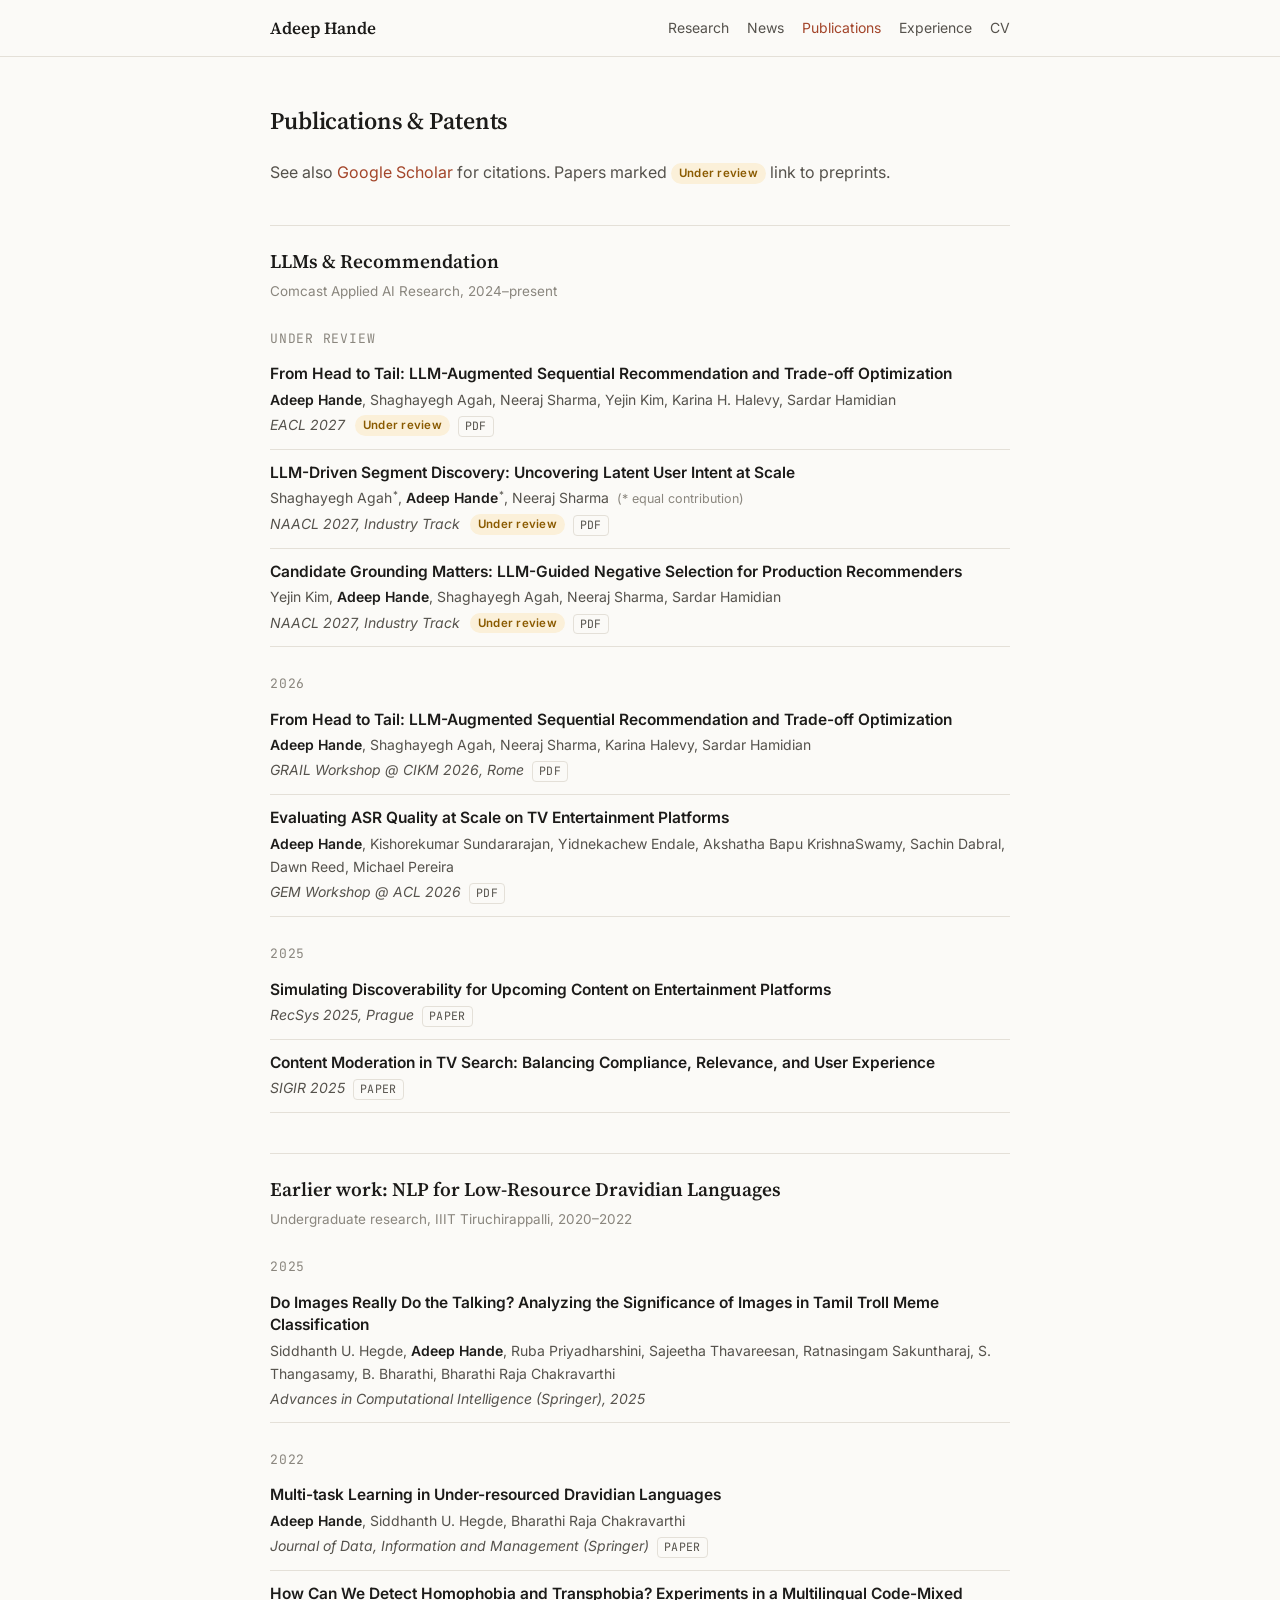
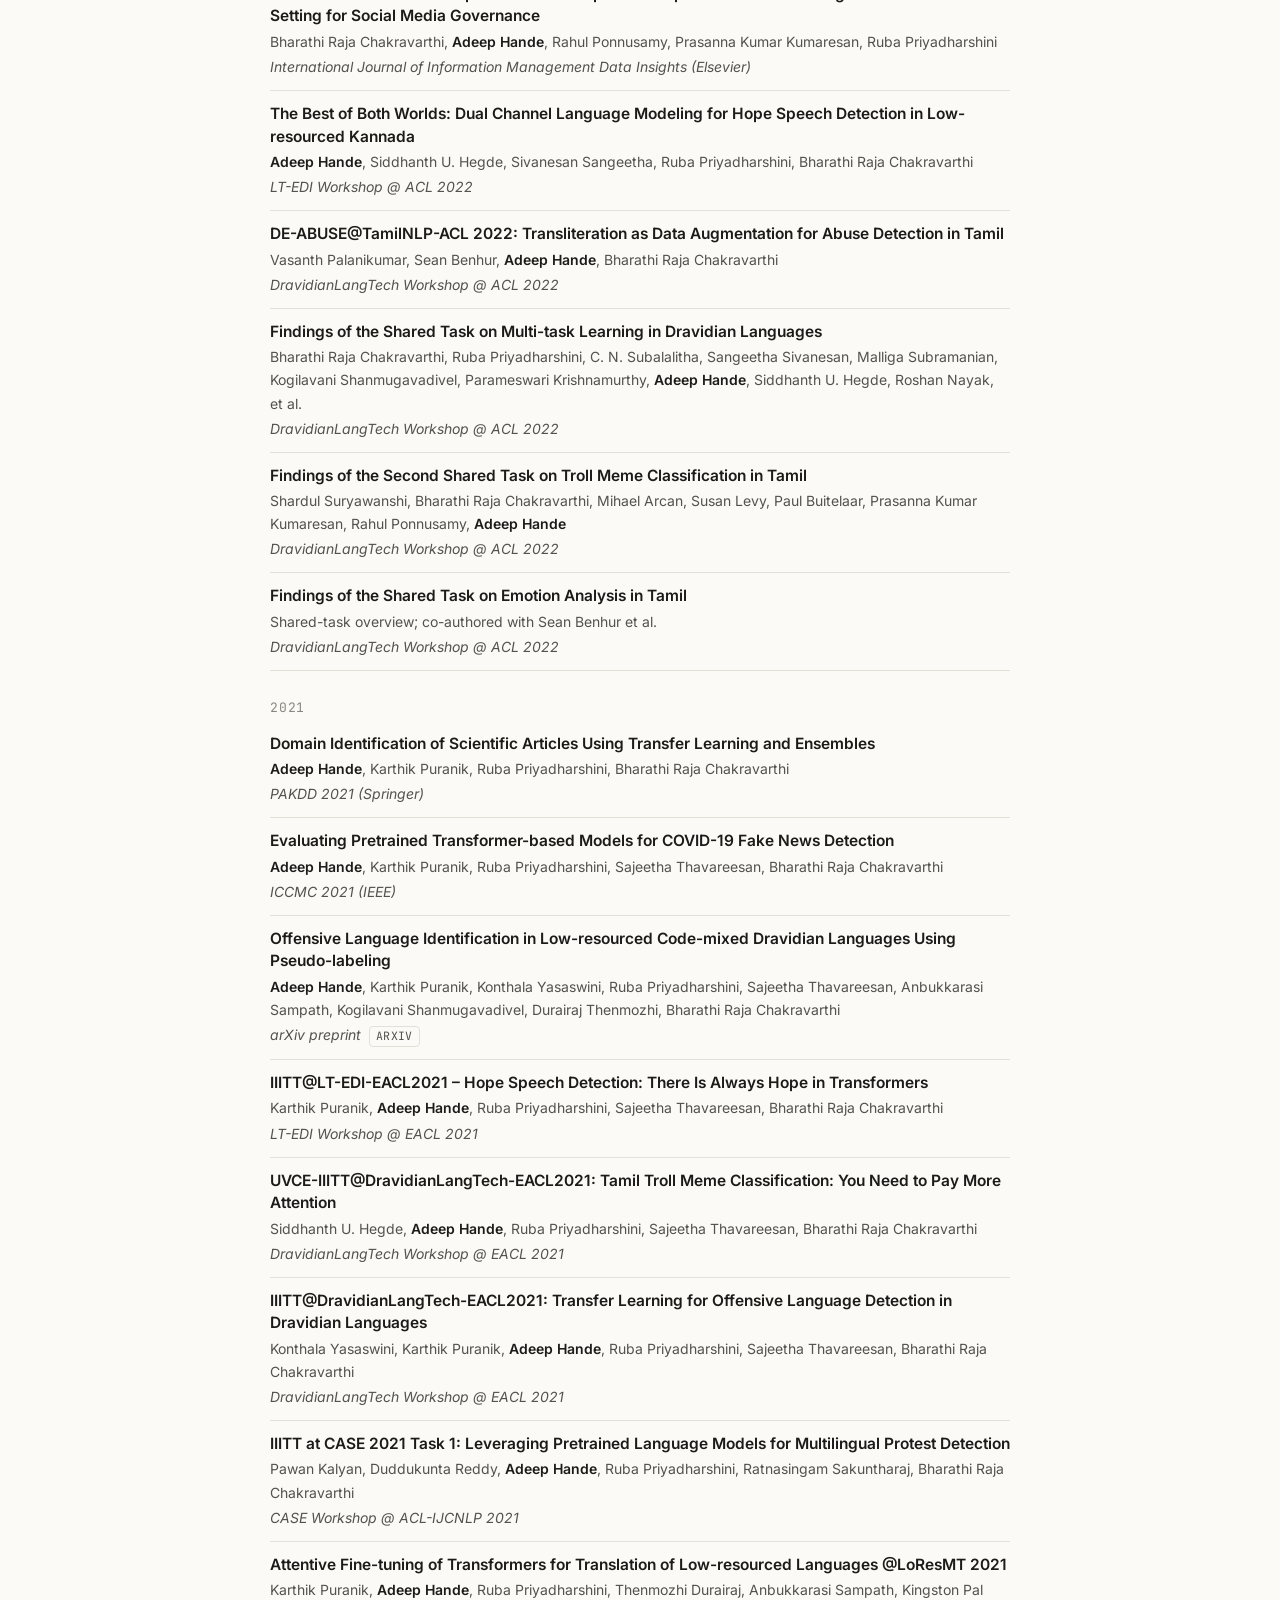
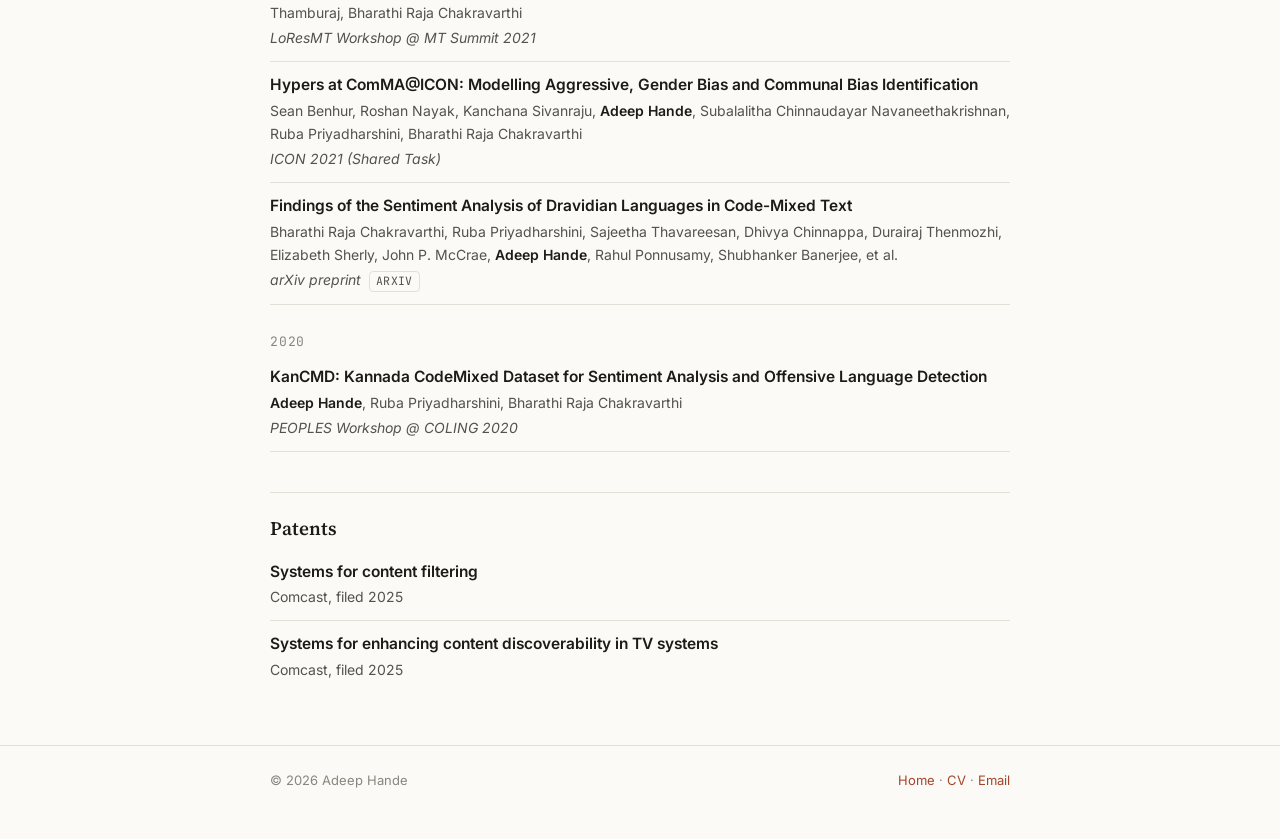
==== commit 97ca0a33: "Group earlier Dravidian NLP work separately; sync homepage pub entries Co-Authored-By: Claude Opus 5" ====
--- a/publications.html
+++ b/publications.html
@@ -34,6 +34,7 @@
       for citations. Papers marked <span class="badge" style="margin-left:0">Under review</span> link to preprints.
     </p>
 
+    <h3 class="group-head">LLMs &amp; Recommendation <span>Comcast Applied AI Research, 2024&ndash;present</span></h3>
     <div class="year">UNDER REVIEW</div>
     <div class="pub">
       <div class="pub-title">From Head to Tail: LLM-Augmented Sequential Recommendation and Trade-off Optimization</div>
@@ -79,6 +80,9 @@
       <div class="pub-meta"><span class="venue">SIGIR 2025</span>
         <span class="pub-links"><a href="https://dl.acm.org/doi/10.1145/3726302.3731962" target="_blank" rel="noopener">Paper</a></span></div>
     </div>
+
+    <h3 class="group-head" id="earlier">Earlier work: NLP for Low-Resource Dravidian Languages <span>Undergraduate research, IIIT Tiruchirappalli, 2020&ndash;2022</span></h3>
+    <div class="year">2025</div>
     <div class="pub">
       <div class="pub-title">Do Images Really Do the Talking? Analyzing the Significance of Images in Tamil Troll Meme Classification</div>
       <div class="pub-authors">Siddhanth U. Hegde, <span class="me">Adeep Hande</span>, Ruba Priyadharshini, Sajeetha Thavareesan, Ratnasingam Sakuntharaj, S. Thangasamy, B. Bharathi, Bharathi Raja Chakravarthi</div>
@@ -184,7 +188,7 @@
       <div class="pub-meta"><span class="venue">PEOPLES Workshop @ COLING 2020</span></div>
     </div>
 
-    <div class="year">PATENTS</div>
+    <h3 class="group-head">Patents</h3>
     <div class="pub">
       <div class="pub-title">Systems for content filtering</div>
       <div class="pub-meta">Comcast, filed 2025</div>
--- a/assets/style.css
+++ b/assets/style.css
@@ -199,3 +199,8 @@
 }
 .pub-authors sup{font-size:.7em; margin-left:1px;}
 .pub-authors .eq{color:var(--text-faint); font-size:12.5px; margin-left:4px;}
+
+
+/* publication groups */
+.group-head{font-family:var(--serif); font-size:1.2rem; font-weight:600; margin:40px 0 4px; padding-top:20px; border-top:1px solid var(--border);}
+.group-head span{display:block; font-family:var(--sans); font-size:13.5px; font-weight:400; color:var(--text-faint); margin-top:2px;}
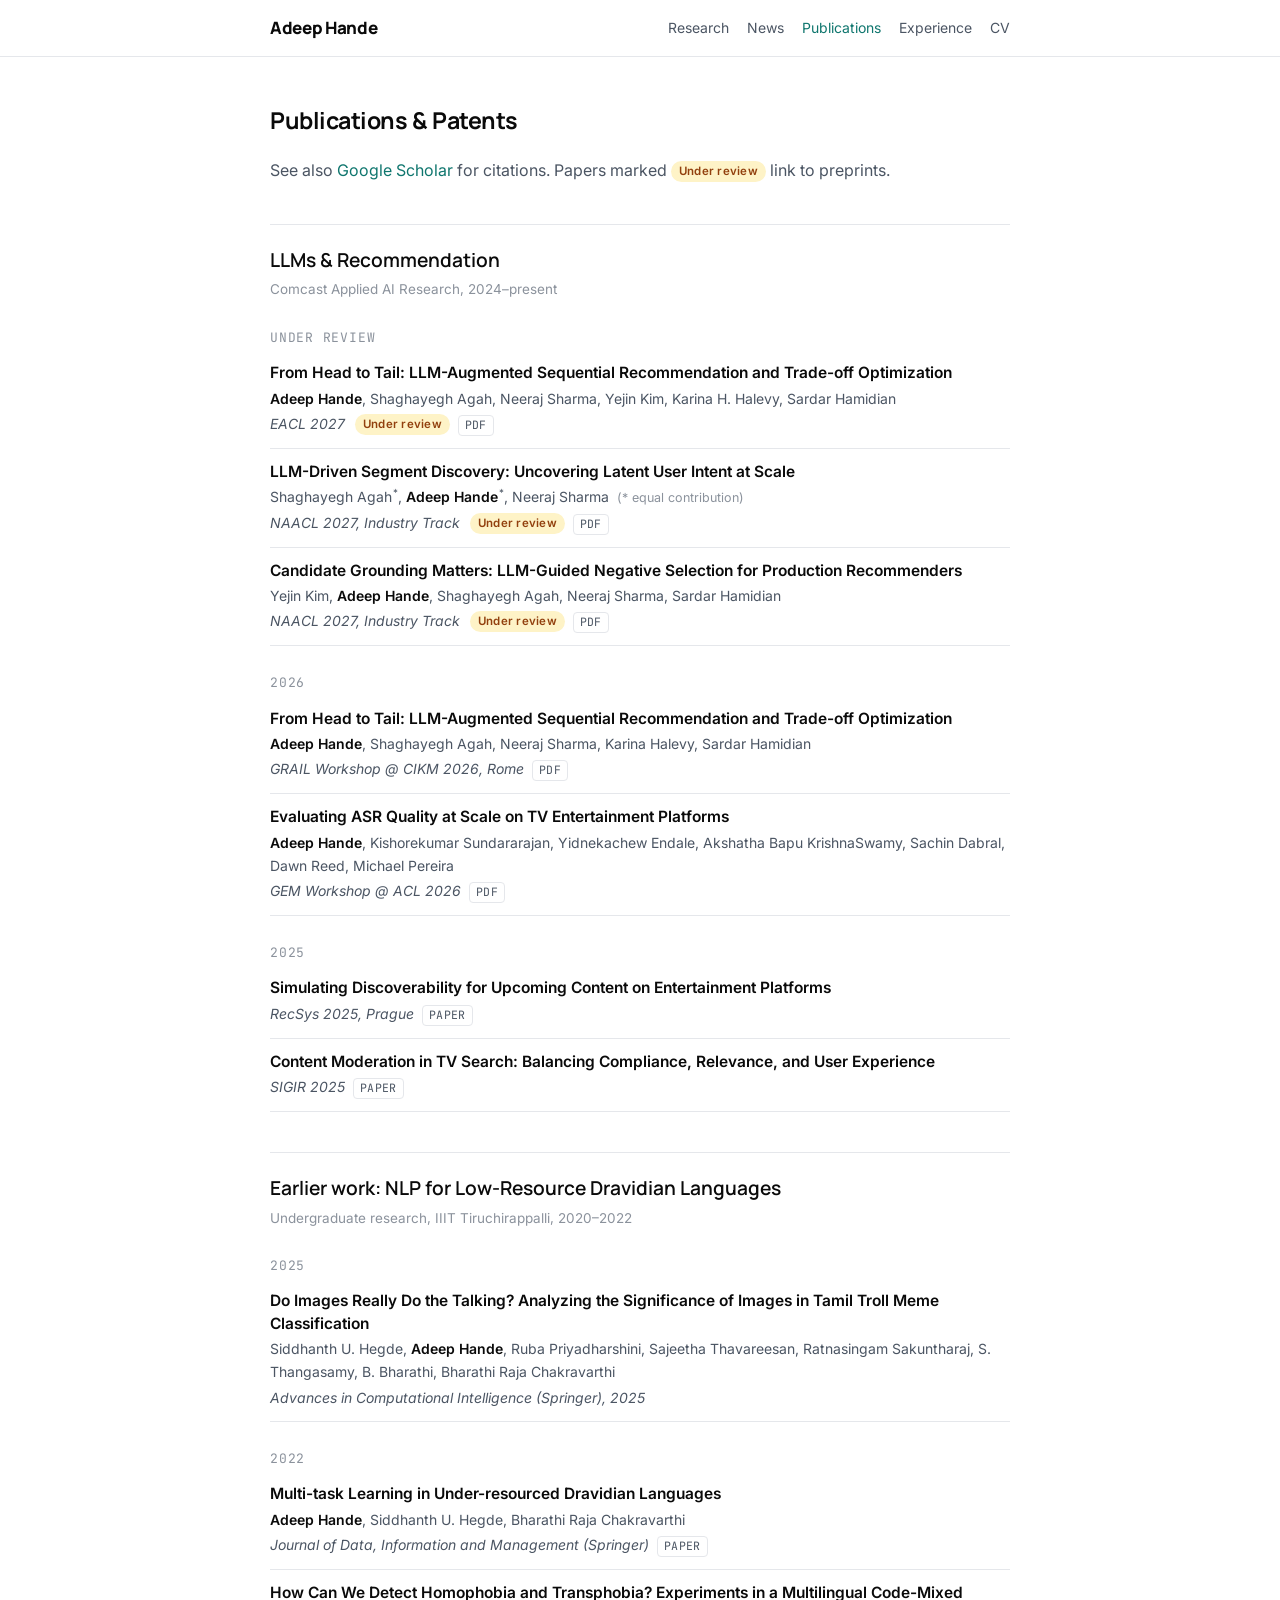
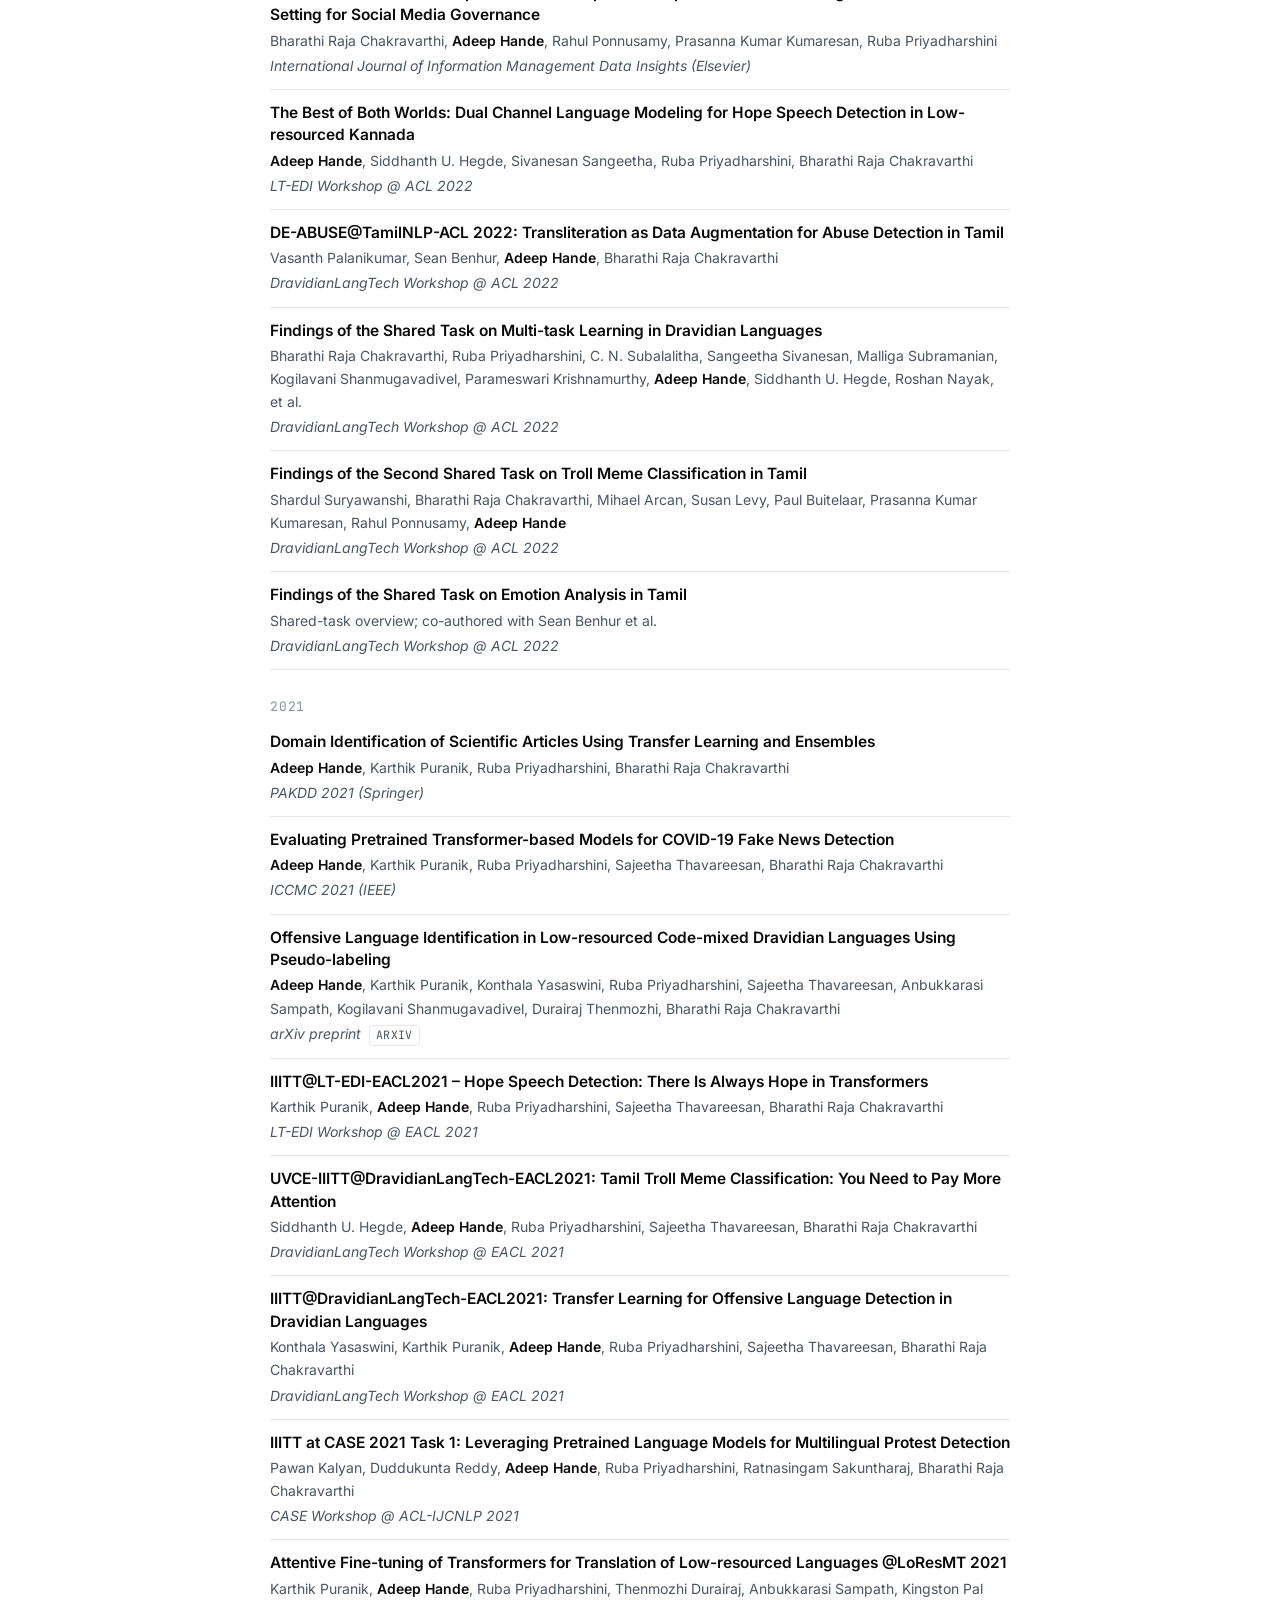
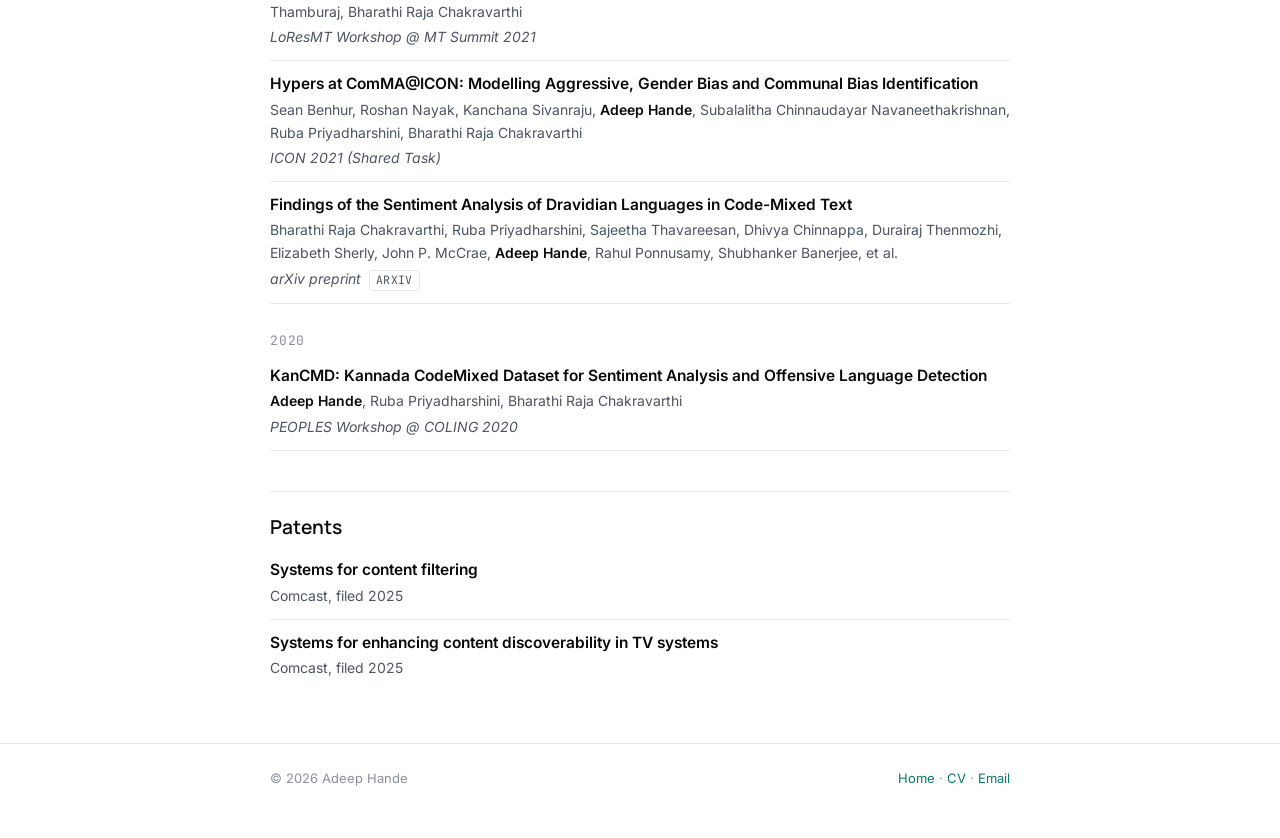
==== commit 56b01e0a: "Restyle: white + deep teal palette, Manrope headings Co-Authored-By: Claude Opus 5.5 <noreply@anthro" ====
--- a/publications.html
+++ b/publications.html
@@ -5,10 +5,10 @@
 <meta name="viewport" content="width=device-width, initial-scale=1.0" />
 <title>Publications — Adeep Hande</title>
 <meta name="description" content="Publications and patents by Adeep Hande." />
-<link rel="icon" href="data:image/svg+xml,%3Csvg xmlns='http://www.w3.org/2000/svg' viewBox='0 0 64 64'%3E%3Ccircle cx='32' cy='32' r='32' fill='%23a3452a'/%3E%3Ctext x='32' y='42' font-family='Georgia,serif' font-size='28' font-weight='700' text-anchor='middle' fill='white'%3EAH%3C/text%3E%3C/svg%3E" />
+<link rel="icon" href="data:image/svg+xml,%3Csvg xmlns='http://www.w3.org/2000/svg' viewBox='0 0 64 64'%3E%3Ccircle cx='32' cy='32' r='32' fill='%230f766e'/%3E%3Ctext x='32' y='42' font-family='Georgia,serif' font-size='28' font-weight='700' text-anchor='middle' fill='white'%3EAH%3C/text%3E%3C/svg%3E" />
 <link rel="preconnect" href="https://fonts.googleapis.com" />
 <link rel="preconnect" href="https://fonts.gstatic.com" crossorigin />
-<link href="https://fonts.googleapis.com/css2?family=Inter:wght@400;500;600&family=Source+Serif+4:ital,wght@0,600;1,400&family=JetBrains+Mono&display=swap" rel="stylesheet" />
+<link href="https://fonts.googleapis.com/css2?family=Inter:wght@400;500;600&family=Manrope:wght@600;700;800&family=JetBrains+Mono&display=swap" rel="stylesheet" />
 <link rel="stylesheet" href="assets/style.css" />
 </head>
 <body>
--- a/assets/style.css
+++ b/assets/style.css
@@ -1,31 +1,32 @@
+/* Heading font is "--serif" for historical reasons; it is now Manrope (sans). */
 :root{
-  --bg:#fbfaf7;
-  --bg-soft:#f3f1ec;
-  --border:#e4e0d8;
-  --text:#1c1b19;
-  --text-dim:#55524c;
-  --text-faint:#8a867e;
-  --accent:#a3452a;
-  --accent-soft:#f6e7e1;
-  --review:#8a5a00;
-  --review-soft:#fbf0d9;
-  --serif:'Source Serif 4','Iowan Old Style','Palatino Linotype',Georgia,serif;
+  --bg:#ffffff;
+  --bg-soft:#f6f8f8;
+  --border:#e5e7eb;
+  --text:#0a0a0a;
+  --text-dim:#4b5563;
+  --text-faint:#8b929c;
+  --accent:#0f766e;
+  --accent-soft:#e6f4f2;
+  --review:#92400e;
+  --review-soft:#fef3c7;
+  --serif:'Manrope','Inter',-apple-system,BlinkMacSystemFont,'Segoe UI',Roboto,Helvetica,Arial,sans-serif;
   --sans:'Inter',-apple-system,BlinkMacSystemFont,'Segoe UI',Roboto,Helvetica,Arial,sans-serif;
   --mono:'JetBrains Mono','SF Mono',Consolas,monospace;
   --maxw:780px;
 }
 @media (prefers-color-scheme: dark){
   :root{
-    --bg:#141416;
-    --bg-soft:#1c1c1f;
-    --border:#2c2c30;
-    --text:#ecebe8;
-    --text-dim:#b0aea8;
-    --text-faint:#7c7a75;
-    --accent:#e8907a;
-    --accent-soft:#3a241e;
-    --review:#e6b85c;
-    --review-soft:#3a2e15;
+    --bg:#0d1111;
+    --bg-soft:#151b1b;
+    --border:#243030;
+    --text:#e8ecec;
+    --text-dim:#a7b0b0;
+    --text-faint:#6f7979;
+    --accent:#2dd4bf;
+    --accent-soft:#0f2e2a;
+    --review:#fbbf24;
+    --review-soft:#3a2e12;
   }
 }
 *{box-sizing:border-box;}
@@ -57,7 +58,7 @@
   height:56px; gap:16px;
 }
 .brand{
-  font-family:var(--serif); font-weight:600; font-size:17px; color:var(--text);
+  font-family:var(--serif); font-weight:800; font-size:17px; color:var(--text); letter-spacing:-0.02em;
   white-space:nowrap;
 }
 .brand:hover{text-decoration:none;}
@@ -78,8 +79,8 @@
   object-fit:cover;
 }
 .hero h1{
-  font-family:var(--serif); font-weight:600;
-  font-size:2.4rem; line-height:1.15; margin:0 0 6px; letter-spacing:-0.01em;
+  font-family:var(--serif); font-weight:800;
+  font-size:2.4rem; line-height:1.15; margin:0 0 6px; letter-spacing:-0.025em;
 }
 .hero .role{color:var(--text-dim); margin:0 0 16px; font-size:1.02rem;}
 .links{display:flex; flex-wrap:wrap; gap:8px;}
@@ -91,20 +92,21 @@
 }
 .links a:hover{border-color:var(--accent); color:var(--accent); text-decoration:none;}
 .links a.primary{background:var(--accent); border-color:var(--accent); color:#fff;}
-@media (prefers-color-scheme: dark){ .links a.primary{color:#141416;} }
+@media (prefers-color-scheme: dark){ .links a.primary{color:#0d1111;} }
 .links a.primary:hover{opacity:.9; color:#fff;}
 
 /* ---------- sections ---------- */
 section{padding:28px 0 12px;}
 h2{
-  font-family:var(--serif); font-weight:600; font-size:1.5rem;
-  margin:0 0 18px; letter-spacing:-0.005em;
+  font-family:var(--serif); font-weight:700; font-size:1.45rem;
+  margin:0 0 18px; letter-spacing:-0.02em;
 }
 h3{font-size:1rem; font-weight:600; margin:0 0 4px;}
 p{color:var(--text-dim); margin:0 0 14px;}
 .lede{
-  font-family:var(--serif); font-size:1.3rem; line-height:1.4;
-  color:var(--text); font-style:italic; margin:0 0 16px;
+  font-family:var(--serif); font-size:1.25rem; line-height:1.4; font-weight:600;
+  color:var(--text); margin:0 0 16px; padding-left:14px; border-left:3px solid var(--accent);
+  letter-spacing:-0.01em;
 }
 hr.sep{border:none; border-top:1px solid var(--border); margin:28px 0 0;}
 
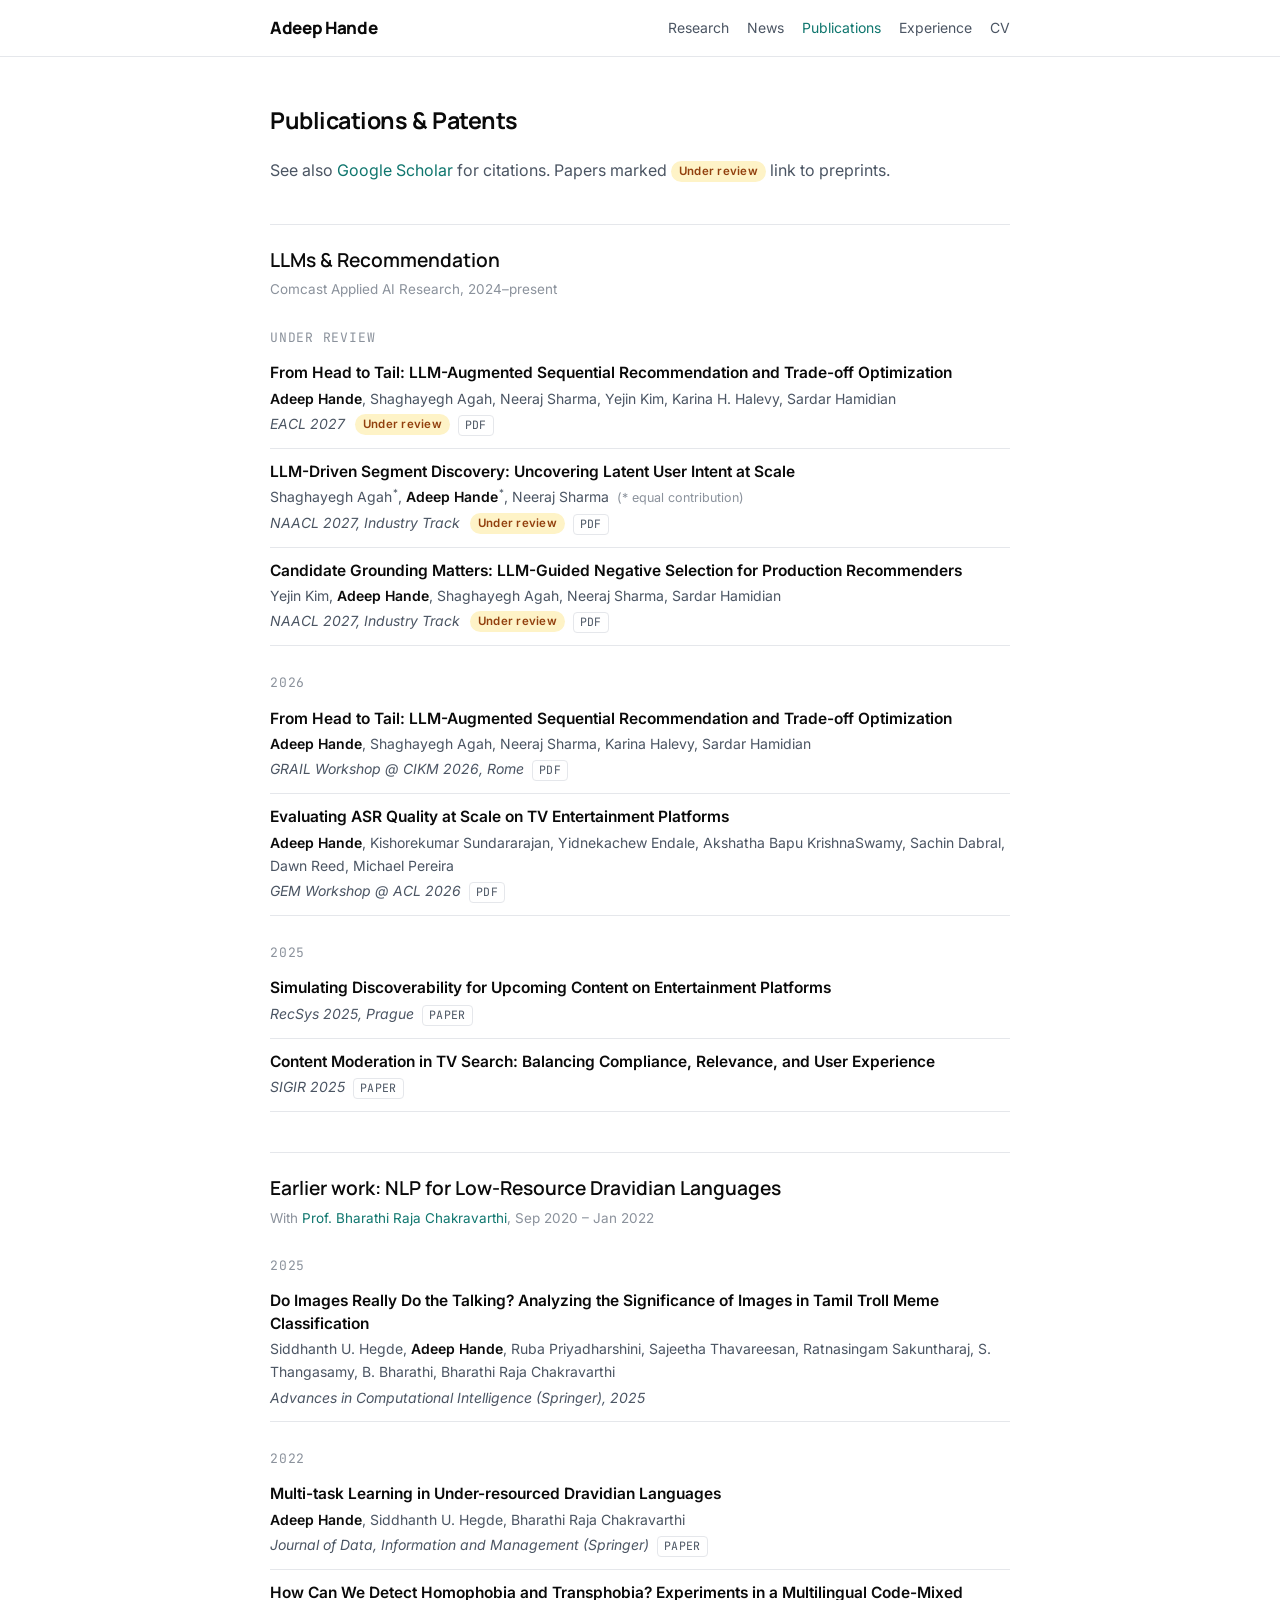
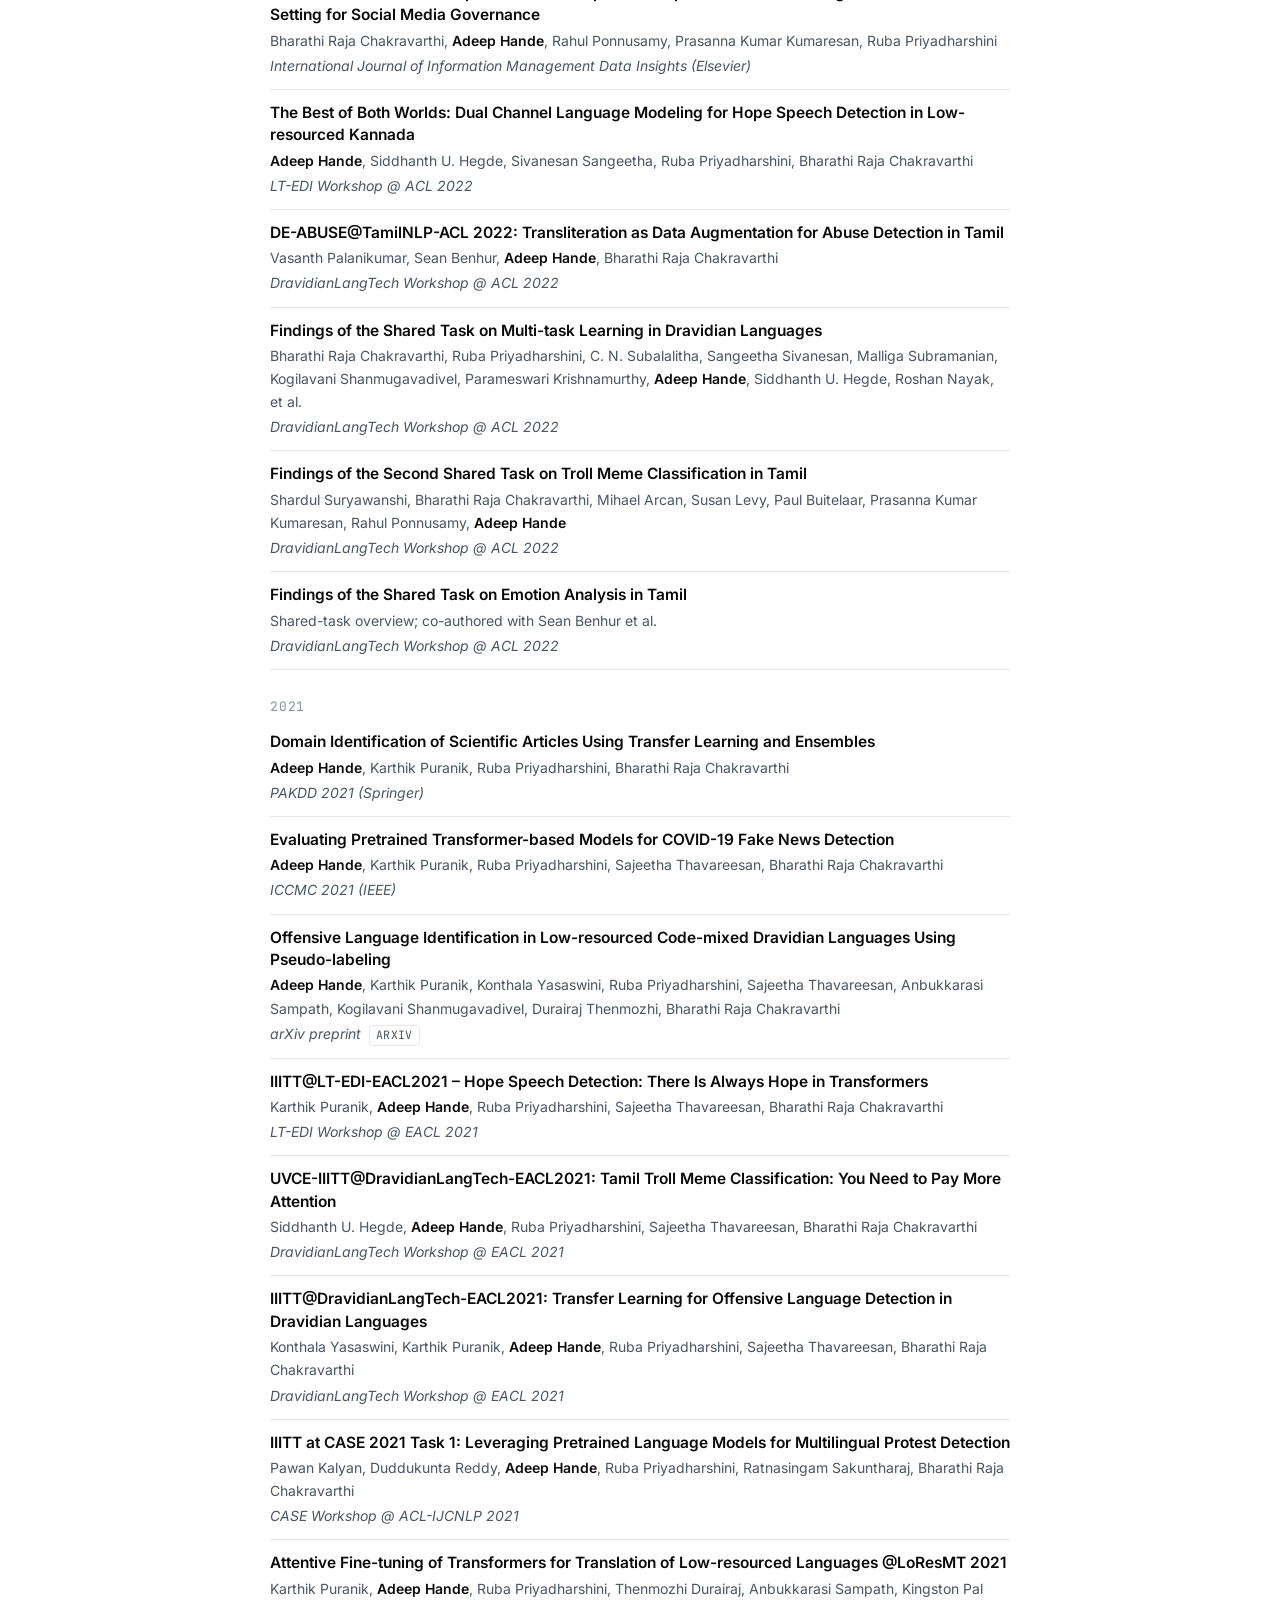
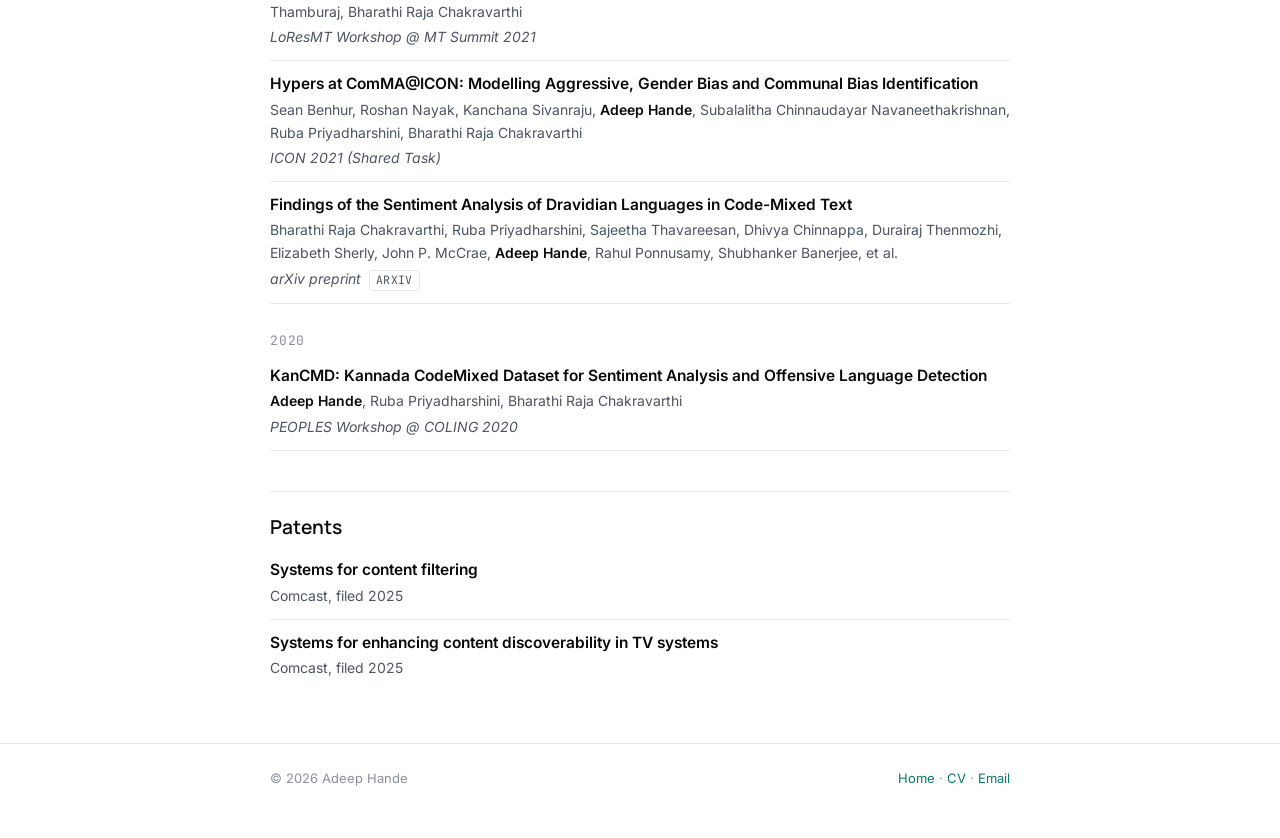
==== commit 1a1825fd: "Reword earlier-work intro: research with Prof. Chakravarthi, Sep 2020-Jan 2022 Co-Authored-By: Claud" ====
--- a/publications.html
+++ b/publications.html
@@ -3,7 +3,7 @@
 <head>
 <meta charset="UTF-8" />
 <meta name="viewport" content="width=device-width, initial-scale=1.0" />
-<title>Publications — Adeep Hande</title>
+<title>Publications | Adeep Hande</title>
 <meta name="description" content="Publications and patents by Adeep Hande." />
 <link rel="icon" href="data:image/svg+xml,%3Csvg xmlns='http://www.w3.org/2000/svg' viewBox='0 0 64 64'%3E%3Ccircle cx='32' cy='32' r='32' fill='%230f766e'/%3E%3Ctext x='32' y='42' font-family='Georgia,serif' font-size='28' font-weight='700' text-anchor='middle' fill='white'%3EAH%3C/text%3E%3C/svg%3E" />
 <link rel="preconnect" href="https://fonts.googleapis.com" />
@@ -81,7 +81,7 @@
         <span class="pub-links"><a href="https://dl.acm.org/doi/10.1145/3726302.3731962" target="_blank" rel="noopener">Paper</a></span></div>
     </div>
 
-    <h3 class="group-head" id="earlier">Earlier work: NLP for Low-Resource Dravidian Languages <span>Undergraduate research, IIIT Tiruchirappalli, 2020&ndash;2022</span></h3>
+    <h3 class="group-head" id="earlier">Earlier work: NLP for Low-Resource Dravidian Languages <span>With <a href="https://scholar.google.com/citations?user=irCl028AAAAJ&amp;hl=en" target="_blank" rel="noopener">Prof. Bharathi Raja Chakravarthi</a>, Sep 2020 &ndash; Jan 2022</span></h3>
     <div class="year">2025</div>
     <div class="pub">
       <div class="pub-title">Do Images Really Do the Talking? Analyzing the Significance of Images in Tamil Troll Meme Classification</div>
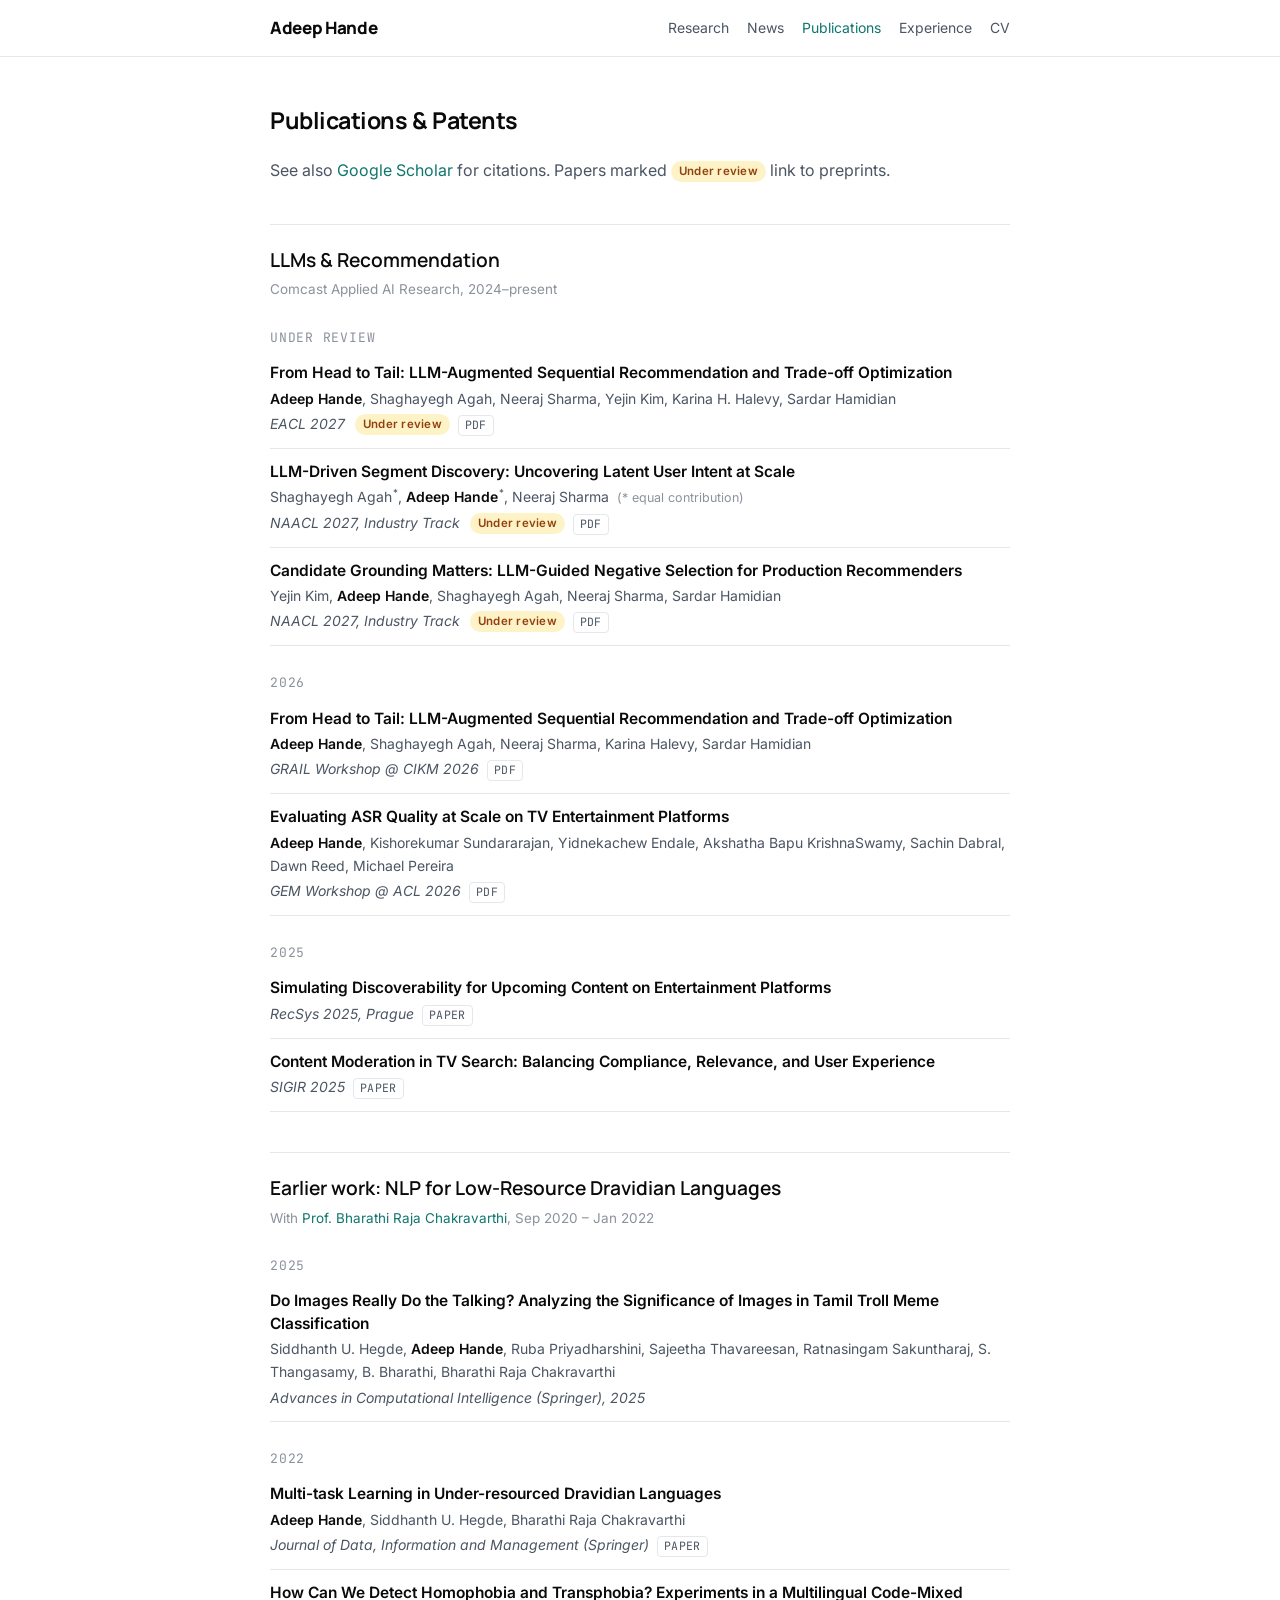
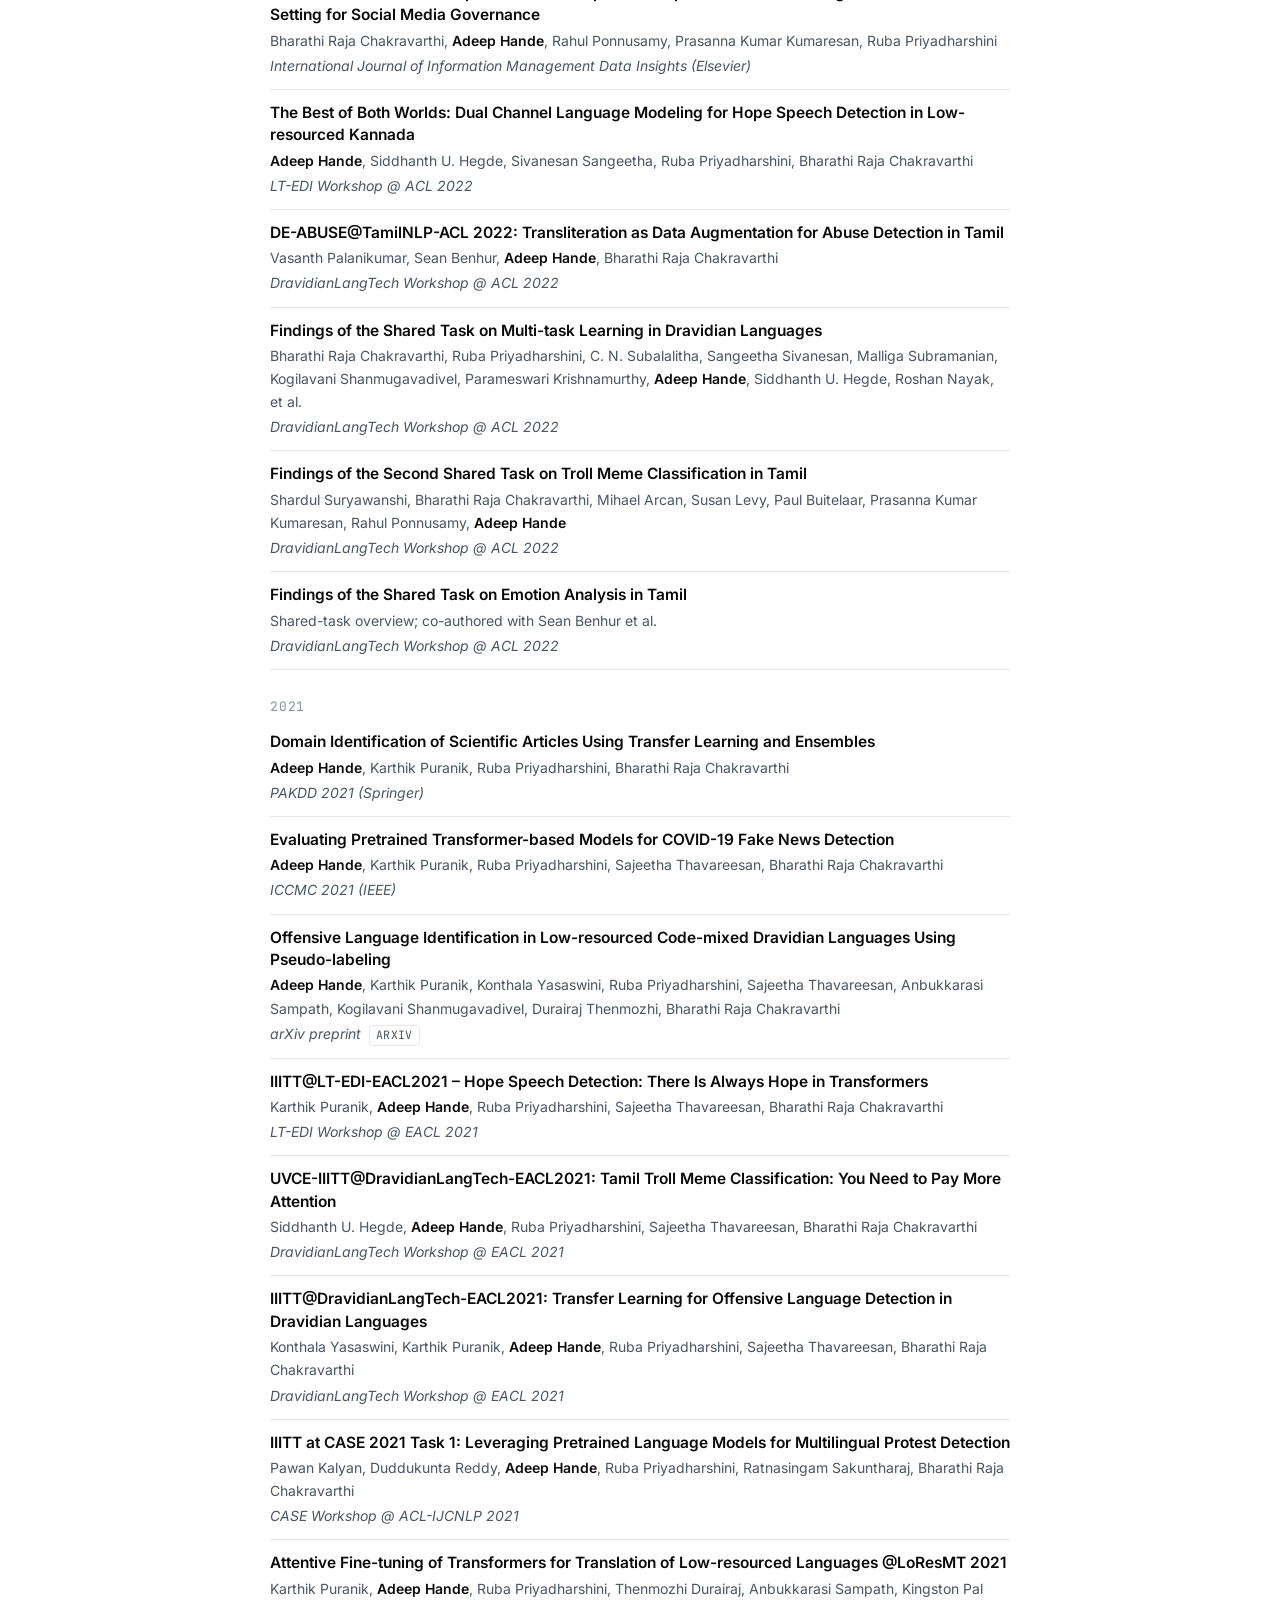
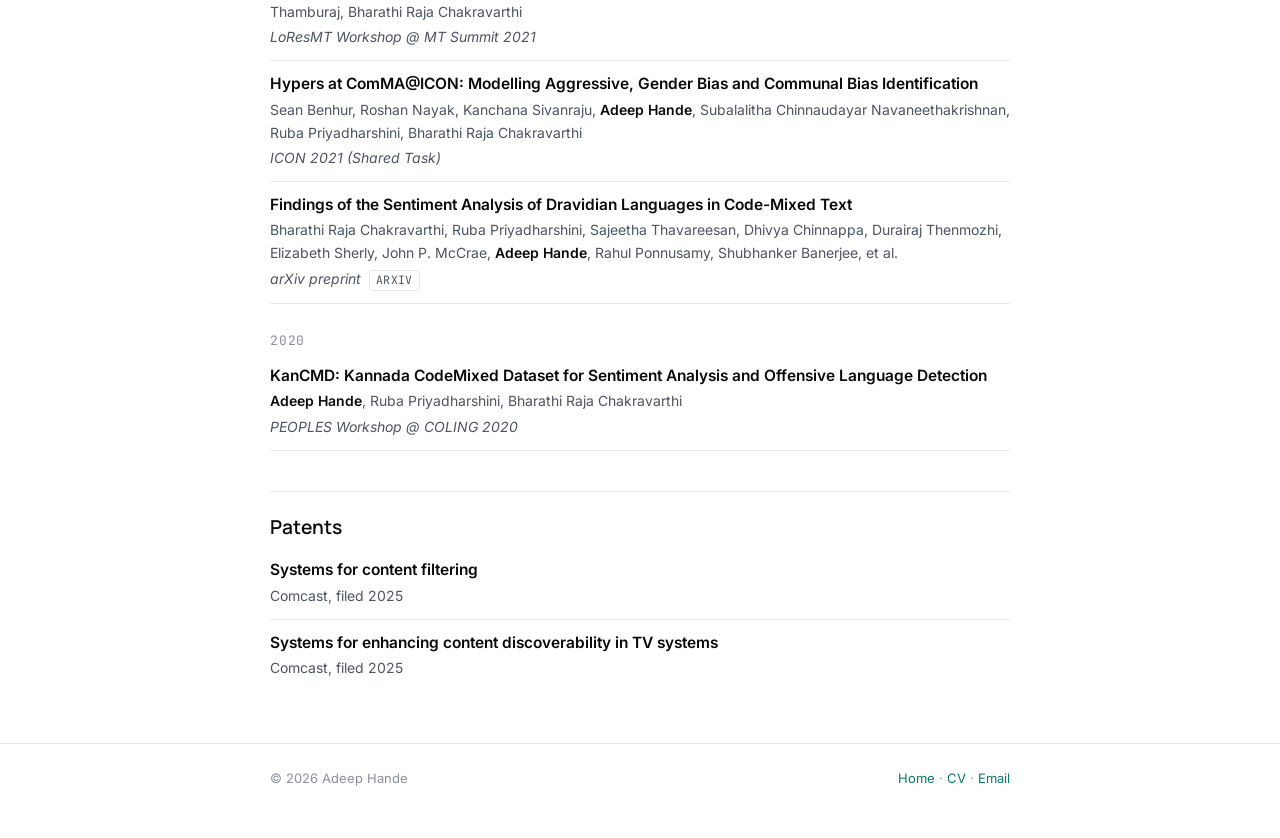
==== commit ab47bce7: "Drop Rome from GRAIL venue on site Co-Authored-By: Claude Opus 5.5 <noreply@anthropic.com>" ====
--- a/publications.html
+++ b/publications.html
@@ -59,7 +59,7 @@
     <div class="pub">
       <div class="pub-title">From Head to Tail: LLM-Augmented Sequential Recommendation and Trade-off Optimization</div>
       <div class="pub-authors"><span class="me">Adeep Hande</span>, Shaghayegh Agah, Neeraj Sharma, Karina Halevy, Sardar Hamidian</div>
-      <div class="pub-meta"><span class="venue">GRAIL Workshop @ CIKM 2026, Rome</span>
+      <div class="pub-meta"><span class="venue">GRAIL Workshop @ CIKM 2026</span>
         <span class="pub-links"><a href="https://grail2026.github.io/papers/GRAIL2026_Hande.pdf" target="_blank" rel="noopener">PDF</a></span></div>
     </div>
     <div class="pub">
